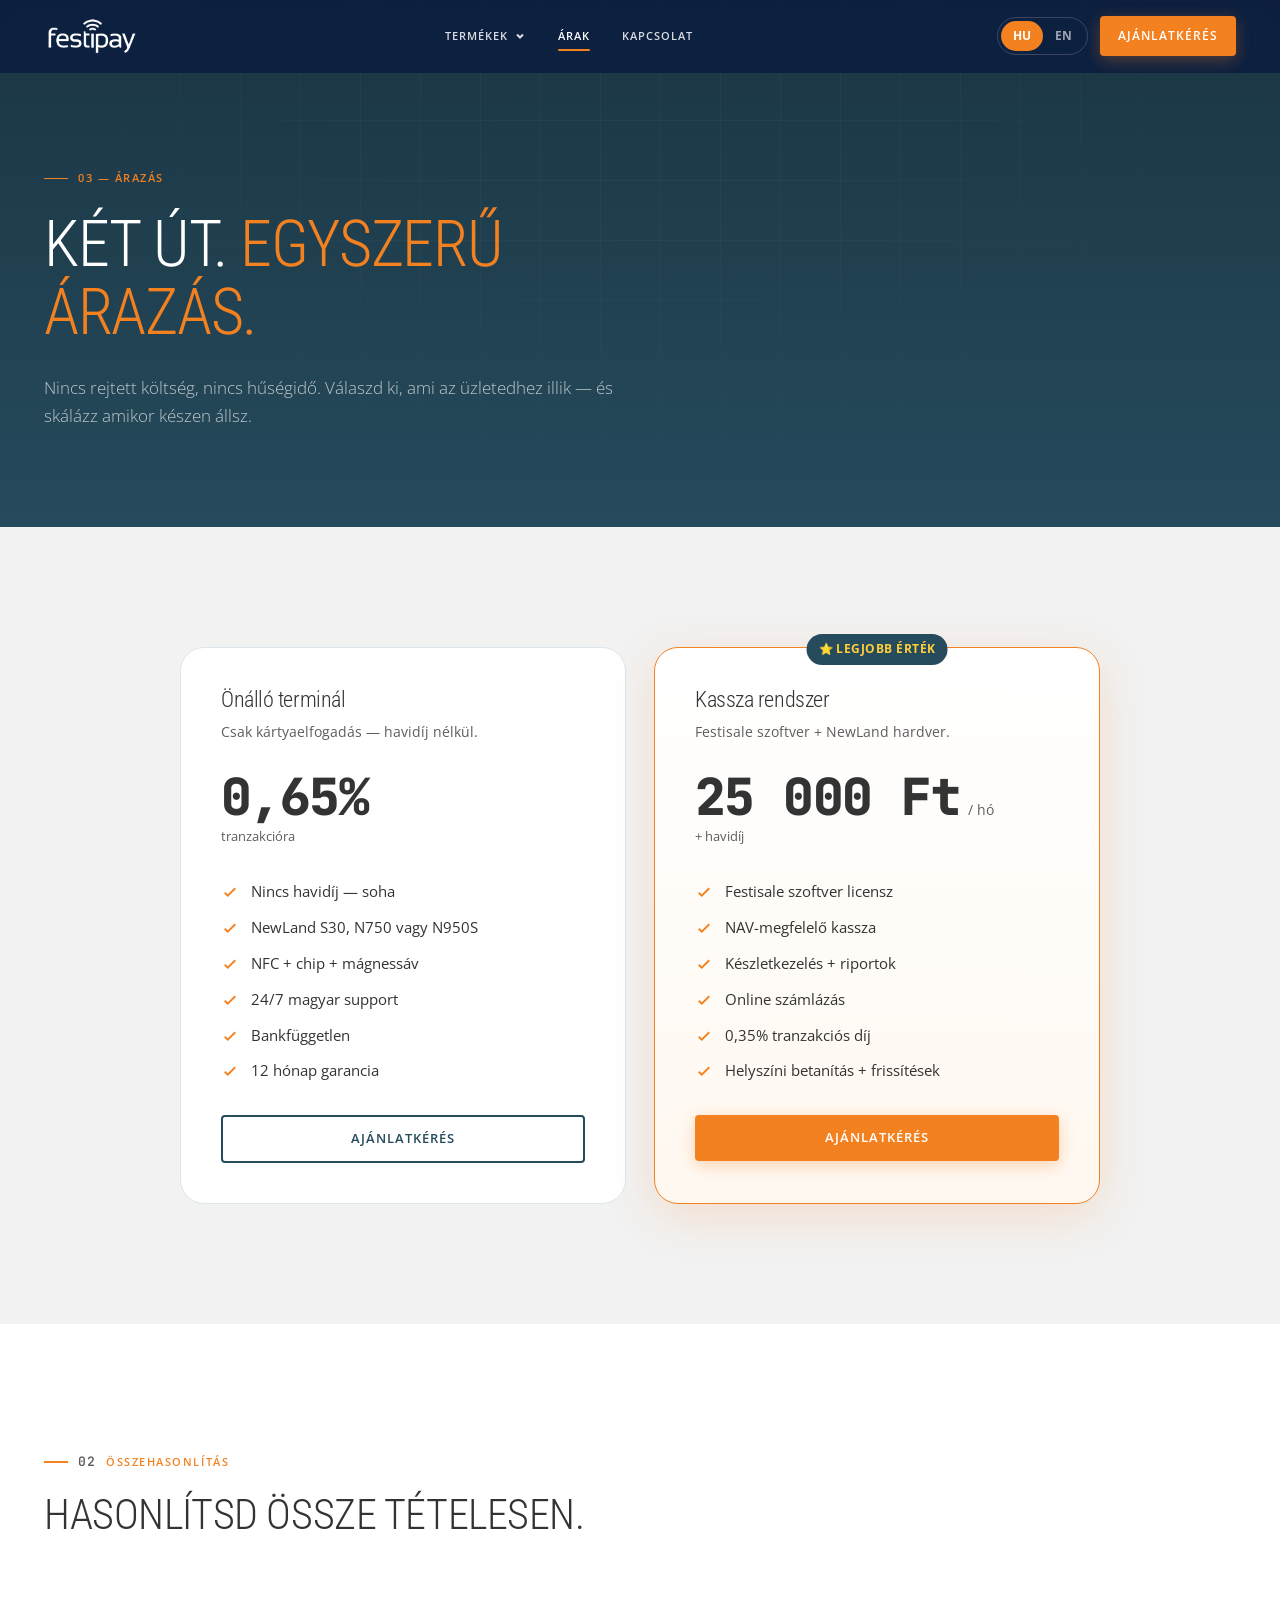
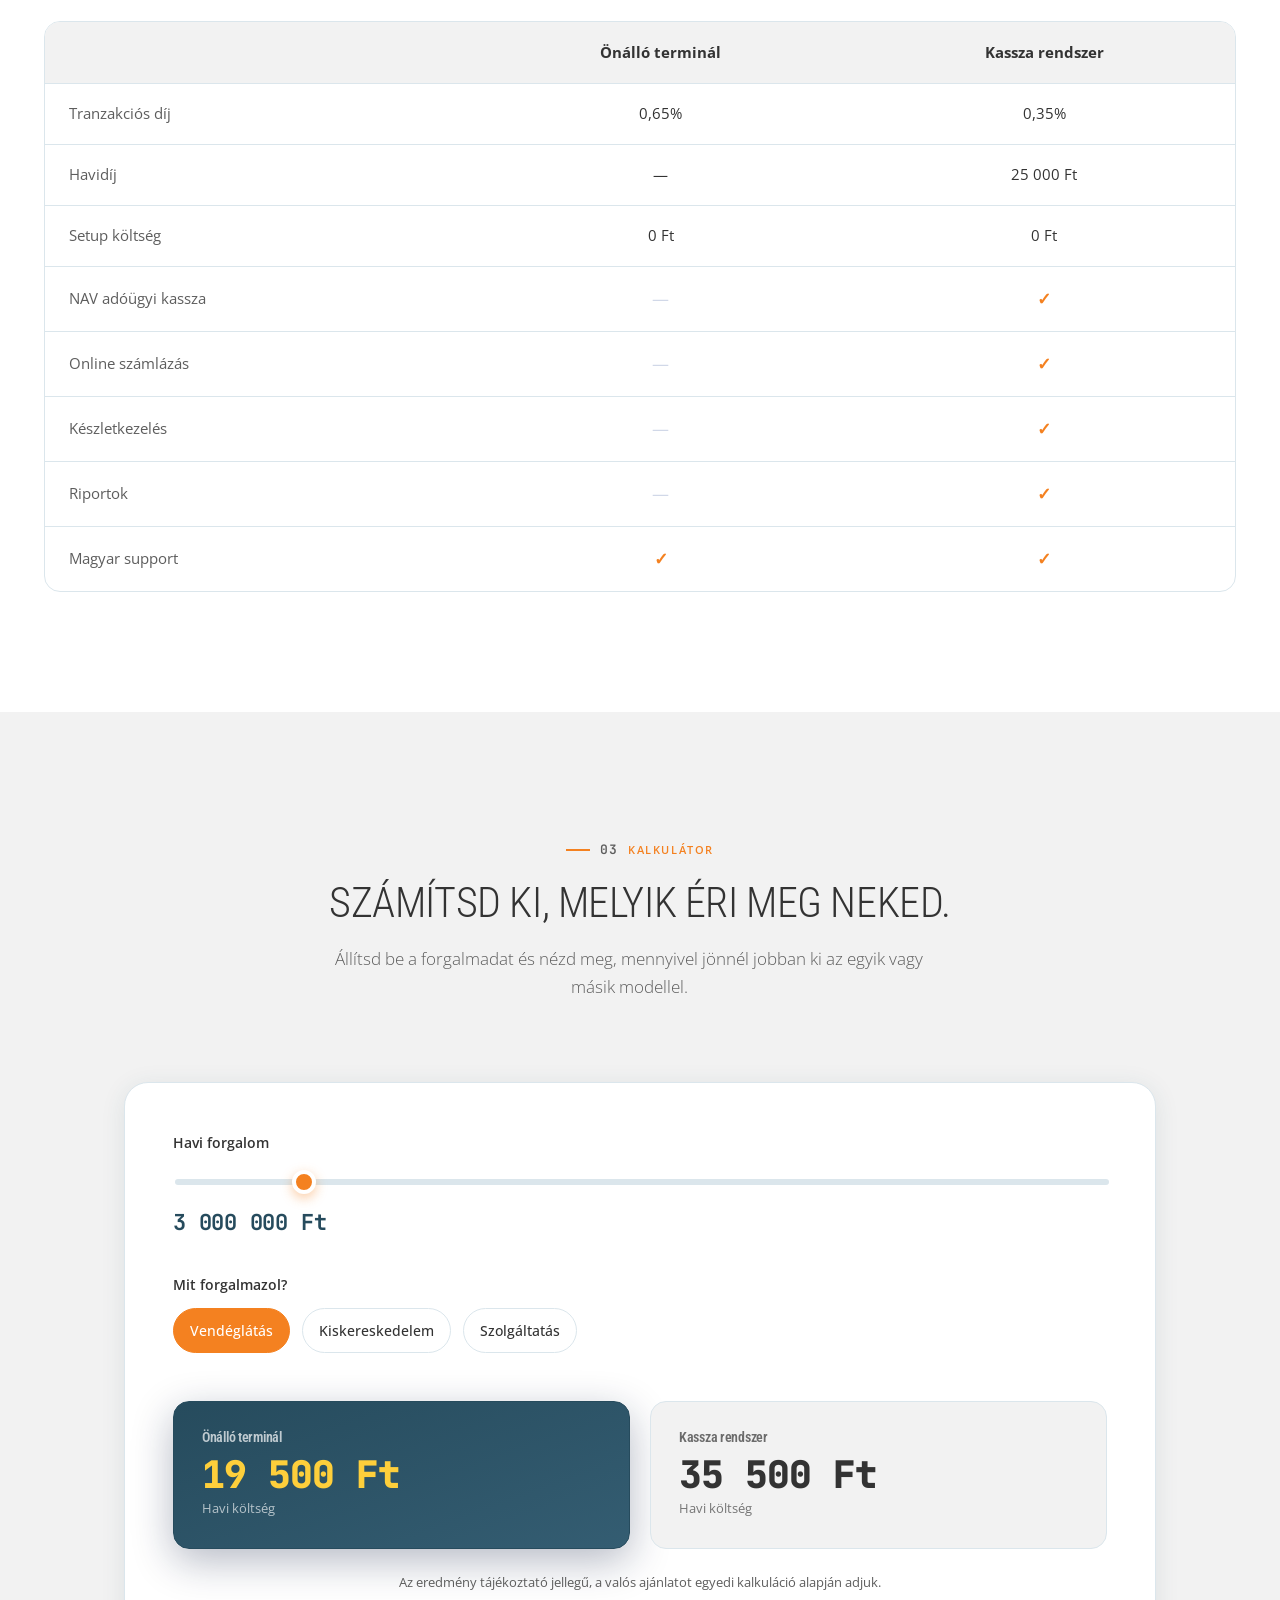
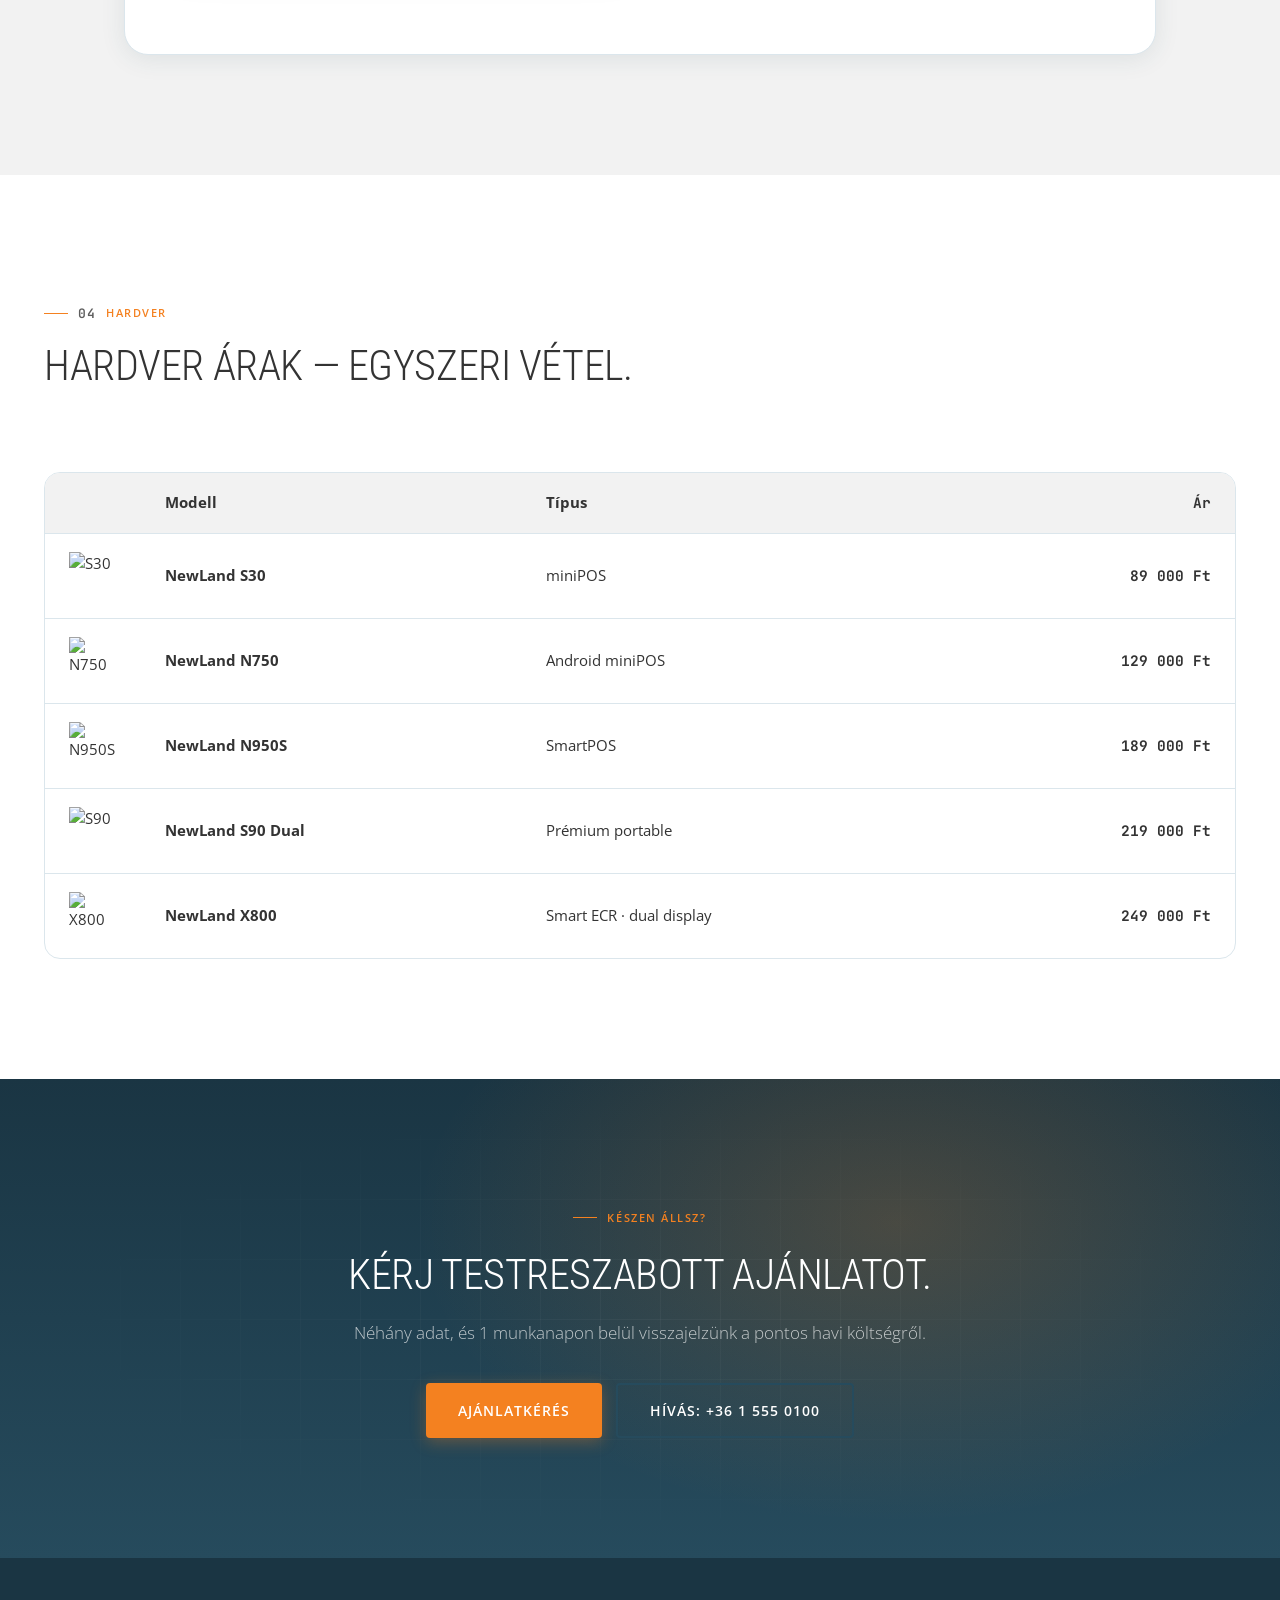
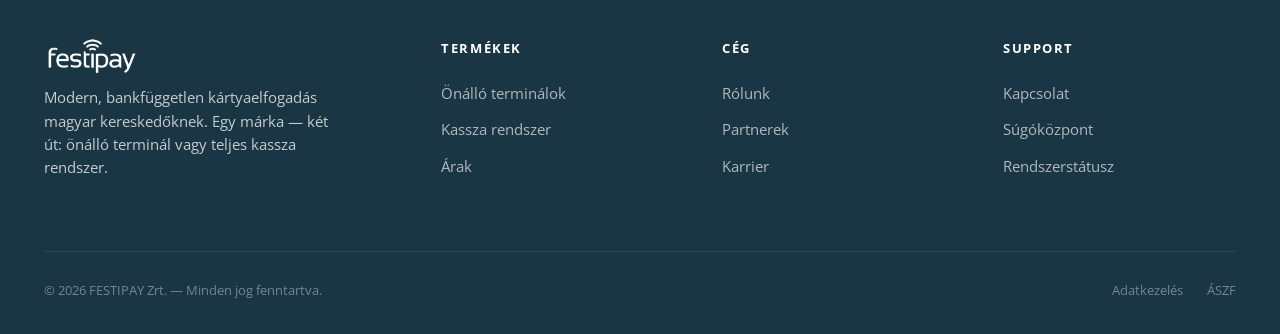
==== arak.html @ 7b7e6cd0 "a a" ====
<!DOCTYPE html>
<html lang="hu">
<head>
  <meta charset="UTF-8">
  <meta name="viewport" content="width=device-width, initial-scale=1">
  <title>Árak — FESTISALE | Önálló terminál vs Kassza rendszer</title>
  <meta name="description" content="Átlátható árazás: önálló terminál 0,65% jutalék havidíj nélkül, vagy kassza rendszer 25 000 Ft/hó + 0,35%. Interaktív kalkulátor.">
  <link rel="icon" type="image/png" href="images/favicon.png">
  <link rel="preconnect" href="https://fonts.googleapis.com">
  <link rel="preconnect" href="https://fonts.gstatic.com" crossorigin>
  <link href="https://fonts.googleapis.com/css2?family=Roboto+Condensed:wght@300;400;700&family=Open+Sans:wght@300;400;600;700&family=JetBrains+Mono:wght@500;600;700&display=swap" rel="stylesheet">
  <link rel="stylesheet" href="style.css">
</head>
<body>

  <nav class="nav">
    <div class="nav-inner">
      <a href="index.html" class="nav-logo"><img src="images/festipay-logo-white.png" alt="Festipay" class="nav-logo-img"></a>
      <div class="nav-links">
        <div class="nav-dropdown">
          <button class="nav-link"><span data-i18n="nav.products">Termékek</span>
            <svg class="nav-dropdown-chev" viewBox="0 0 12 12" fill="none" stroke="currentColor" stroke-width="2"><path d="M3 4.5l3 3 3-3"/></svg>
          </button>
          <div class="nav-dropdown-menu">
            <a href="terminalok.html" class="nav-dropdown-item"><strong data-i18n="nav.standalone">Önálló terminálok</strong><span data-i18n="nav.standalone_sub">NewLand S30 · N750 · N950S</span></a>
            <a href="kassza.html" class="nav-dropdown-item"><strong data-i18n="nav.kassza">Kassza rendszer</strong><span data-i18n="nav.kassza_sub">Festisale + X800 · S90</span></a>
          </div>
        </div>
        <a href="arak.html" class="nav-link active" data-i18n="nav.pricing">Árak</a>
        <a href="kapcsolat.html" class="nav-link" data-i18n="nav.contact">Kapcsolat</a>
      </div>
      <div class="nav-cta-group">
        <div class="lang-toggle">
          <button class="lang-btn active" data-lang="hu">HU</button>
          <button class="lang-btn" data-lang="en">EN</button>
        </div>
        <a href="kapcsolat.html" class="btn btn-primary btn-sm" data-i18n="nav.cta">Ajánlatkérés</a>
        <button class="nav-burger" aria-label="Open menu"><svg viewBox="0 0 24 24" fill="none" stroke="currentColor" stroke-width="2"><path d="M3 6h18M3 12h18M3 18h18"/></svg></button>
      </div>
    </div>
  </nav>
  <div class="nav-mobile">
    <a href="terminalok.html" data-i18n="nav.standalone">Önálló terminálok</a>
    <a href="kassza.html" data-i18n="nav.kassza">Kassza rendszer</a>
    <a href="arak.html" data-i18n="nav.pricing">Árak</a>
    <a href="kapcsolat.html" data-i18n="nav.contact">Kapcsolat</a>
  </div>

  <!-- PAGE HERO -->
  <section class="page-hero">
    <div class="container">
      <div class="eyebrow reveal in"><span data-i18n="arak.eyebrow">03 — Árazás</span></div>
      <h1 class="h-display reveal in">
        <span data-i18n="arak.h1_a">Két út.</span>
        <span class="accent" data-i18n="arak.h1_b">Egyszerű árazás.</span>
      </h1>
      <p class="lead reveal in" style="margin-top: 28px" data-i18n="arak.lead">Nincs rejtett költség, nincs hűségidő. Válaszd ki, ami az üzletedhez illik — és skálázz amikor készen állsz.</p>
    </div>
  </section>

  <!-- ============ PRICING CARDS ============ -->
  <section class="section-pad bg-light">
    <div class="container">
      <div class="pricing-grid reveal-stagger">
        <div class="pricing-card">
          <h3 data-i18n="arak.standalone.t">Önálló terminál</h3>
          <p class="sub" data-i18n="arak.standalone.sub">Csak kártyaelfogadás — havidíj nélkül.</p>
          <div class="price">
            <span class="amt">0,65%</span>
          </div>
          <div class="price-note" data-i18n="arak.standalone.per">tranzakcióra</div>
          <ul class="price-list">
            <li><svg viewBox="0 0 24 24" fill="none" stroke="currentColor" stroke-width="2.5"><path d="M5 13l4 4L19 7"/></svg> <span data-i18n="arak.standalone.l1">Nincs havidíj — soha</span></li>
            <li><svg viewBox="0 0 24 24" fill="none" stroke="currentColor" stroke-width="2.5"><path d="M5 13l4 4L19 7"/></svg> <span data-i18n="arak.standalone.l2">NewLand S30, N750 vagy N950S</span></li>
            <li><svg viewBox="0 0 24 24" fill="none" stroke="currentColor" stroke-width="2.5"><path d="M5 13l4 4L19 7"/></svg> <span data-i18n="arak.standalone.l3">NFC + chip + mágnessáv</span></li>
            <li><svg viewBox="0 0 24 24" fill="none" stroke="currentColor" stroke-width="2.5"><path d="M5 13l4 4L19 7"/></svg> <span data-i18n="arak.standalone.l4">24/7 magyar support</span></li>
            <li><svg viewBox="0 0 24 24" fill="none" stroke="currentColor" stroke-width="2.5"><path d="M5 13l4 4L19 7"/></svg> <span data-i18n="arak.standalone.l5">Bankfüggetlen</span></li>
            <li><svg viewBox="0 0 24 24" fill="none" stroke="currentColor" stroke-width="2.5"><path d="M5 13l4 4L19 7"/></svg> <span data-i18n="arak.standalone.l6">12 hónap garancia</span></li>
          </ul>
          <a href="kapcsolat.html" class="btn btn-outline" data-i18n="cta.quote">Ajánlatkérés</a>
        </div>

        <div class="pricing-card featured">
          <span class="badge-featured" data-i18n="arak.kassza.badge">⭐ Legjobb érték</span>
          <h3 data-i18n="arak.kassza.t">Kassza rendszer</h3>
          <p class="sub" data-i18n="arak.kassza.sub">Festisale szoftver + NewLand hardver.</p>
          <div class="price">
            <span class="amt">25 000 Ft</span>
            <span class="per">/ hó</span>
          </div>
          <div class="price-note" data-i18n="arak.kassza.per">+ havidíj</div>
          <ul class="price-list">
            <li><svg viewBox="0 0 24 24" fill="none" stroke="currentColor" stroke-width="2.5"><path d="M5 13l4 4L19 7"/></svg> <span data-i18n="arak.kassza.l1">Festisale szoftver licensz</span></li>
            <li><svg viewBox="0 0 24 24" fill="none" stroke="currentColor" stroke-width="2.5"><path d="M5 13l4 4L19 7"/></svg> <span data-i18n="arak.kassza.l2">NAV-megfelelő kassza</span></li>
            <li><svg viewBox="0 0 24 24" fill="none" stroke="currentColor" stroke-width="2.5"><path d="M5 13l4 4L19 7"/></svg> <span data-i18n="arak.kassza.l3">Készletkezelés + riportok</span></li>
            <li><svg viewBox="0 0 24 24" fill="none" stroke="currentColor" stroke-width="2.5"><path d="M5 13l4 4L19 7"/></svg> <span data-i18n="arak.kassza.l4">Online számlázás</span></li>
            <li><svg viewBox="0 0 24 24" fill="none" stroke="currentColor" stroke-width="2.5"><path d="M5 13l4 4L19 7"/></svg> <span data-i18n="arak.kassza.l5">0,35% tranzakciós díj</span></li>
            <li><svg viewBox="0 0 24 24" fill="none" stroke="currentColor" stroke-width="2.5"><path d="M5 13l4 4L19 7"/></svg> <span data-i18n="arak.kassza.l6">Helyszíni betanítás + frissítések</span></li>
          </ul>
          <a href="kapcsolat.html" class="btn btn-primary" data-i18n="cta.quote">Ajánlatkérés</a>
        </div>
      </div>
    </div>
  </section>

  <!-- ============ COMPARE ============ -->
  <section class="section-pad bg-white">
    <div class="container">
      <div class="sec-head reveal">
        <div class="sec-head-left">
          <div class="eyebrow"><span class="section-number">02</span> <span>Összehasonlítás</span></div>
          <h2 class="h2" data-i18n="compare.title2">Hasonlítsd össze tételesen.</h2>
        </div>
      </div>

      <div class="reveal">
        <table class="compare-table">
          <thead>
            <tr>
              <th></th>
              <th data-i18n="arak.standalone.t">Önálló terminál</th>
              <th data-i18n="arak.kassza.t">Kassza rendszer</th>
            </tr>
          </thead>
          <tbody>
            <tr><td data-i18n="arak.compare.fee">Tranzakciós díj</td><td>0,65%</td><td>0,35%</td></tr>
            <tr><td data-i18n="arak.compare.monthly">Havidíj</td><td>—</td><td>25 000 Ft</td></tr>
            <tr><td data-i18n="arak.compare.setup">Setup költség</td><td>0 Ft</td><td>0 Ft</td></tr>
            <tr><td data-i18n="arak.compare.nav">NAV adóügyi kassza</td><td class="cross">—</td><td class="check">✓</td></tr>
            <tr><td data-i18n="arak.compare.inv">Online számlázás</td><td class="cross">—</td><td class="check">✓</td></tr>
            <tr><td data-i18n="arak.compare.inv_t">Készletkezelés</td><td class="cross">—</td><td class="check">✓</td></tr>
            <tr><td data-i18n="arak.compare.report">Riportok</td><td class="cross">—</td><td class="check">✓</td></tr>
            <tr><td data-i18n="arak.compare.support">Magyar support</td><td class="check">✓</td><td class="check">✓</td></tr>
          </tbody>
        </table>
      </div>
    </div>
  </section>

  <!-- ============ CALCULATOR ============ -->
  <section class="section-pad bg-light">
    <div class="container container-narrow">
      <div class="sec-head reveal" style="justify-content: center; text-align: center">
        <div class="sec-head-left">
          <div class="eyebrow" style="justify-content: center"><span class="section-number">03</span> <span>Kalkulátor</span></div>
          <h2 class="h2" data-i18n="calc.title">Számítsd ki, melyik éri meg neked.</h2>
          <p class="lead" data-i18n="calc.lead">Állítsd be a forgalmadat és nézd meg, mennyivel jönnél jobban ki az egyik vagy másik modellel.</p>
        </div>
      </div>

      <div class="calc reveal" id="calc">
        <div class="calc-controls">
          <div class="calc-field">
            <label data-i18n="calc.turnover">Havi forgalom</label>
            <input type="range" id="calc-turnover" class="calc-slider" min="500000" max="20000000" step="100000" value="3000000">
            <div class="calc-value" id="calc-turnover-value">3 000 000 Ft</div>
          </div>

          <div class="calc-field">
            <label data-i18n="calc.segment">Mit forgalmazol?</label>
            <div class="calc-radio">
              <label><input type="radio" name="seg" value="hospo" checked><span data-i18n="calc.seg1">Vendéglátás</span></label>
              <label><input type="radio" name="seg" value="retail"><span data-i18n="calc.seg2">Kiskereskedelem</span></label>
              <label><input type="radio" name="seg" value="service"><span data-i18n="calc.seg3">Szolgáltatás</span></label>
            </div>
          </div>
        </div>

        <div class="calc-results">
          <div class="calc-result">
            <h4 data-i18n="calc.r1.t">Önálló terminál</h4>
            <div class="big" id="calc-r1">19 500 Ft</div>
            <div class="small" data-i18n="calc.cost">Havi költség</div>
          </div>
          <div class="calc-result">
            <h4 data-i18n="calc.r2.t">Kassza rendszer</h4>
            <div class="big" id="calc-r2">35 500 Ft</div>
            <div class="small" data-i18n="calc.cost">Havi költség</div>
          </div>
        </div>

        <p style="font-size: 12.5px; color: var(--color-gray); margin-top: 24px; text-align: center" data-i18n="calc.note">Az eredmény tájékoztató jellegű, a valós ajánlatot egyedi kalkuláció alapján adjuk.</p>
      </div>
    </div>
  </section>

  <!-- ============ HARDWARE TABLE ============ -->
  <section class="section-pad bg-white">
    <div class="container">
      <div class="sec-head reveal">
        <div class="sec-head-left">
          <div class="eyebrow"><span class="section-number">04</span> <span>Hardver</span></div>
          <h2 class="h2" data-i18n="hw.title">Hardver árak — egyszeri vétel.</h2>
        </div>
      </div>

      <div class="reveal">
        <table class="hw-table">
          <thead>
            <tr>
              <th></th>
              <th data-i18n="hw.col1">Modell</th>
              <th data-i18n="hw.col2">Típus</th>
              <th class="hw-price" data-i18n="hw.col3">Ár</th>
            </tr>
          </thead>
          <tbody>
            <tr>
              <td class="hw-img"><img src="https://newlandwebsite.oss-us-east-1.aliyuncs.com/uploads/images/202511/01a5e8d3c271663bbd4b840c916102c7.png" alt="S30"></td>
              <td><strong>NewLand S30</strong></td>
              <td>miniPOS</td>
              <td class="hw-price">89 000 Ft</td>
            </tr>
            <tr>
              <td class="hw-img"><img src="https://newlandwebsite.oss-us-east-1.aliyuncs.com/uploads/images/202505/fa574e89eb28f24b46f828500aea4844.png" alt="N750"></td>
              <td><strong>NewLand N750</strong></td>
              <td>Android miniPOS</td>
              <td class="hw-price">129 000 Ft</td>
            </tr>
            <tr>
              <td class="hw-img"><img src="https://newlandwebsite.oss-us-east-1.aliyuncs.com/uploads/images/202505/899a10c907e48c1782456b548c11c188.png" alt="N950S"></td>
              <td><strong>NewLand N950S</strong></td>
              <td>SmartPOS</td>
              <td class="hw-price">189 000 Ft</td>
            </tr>
            <tr>
              <td class="hw-img"><img src="https://newlandwebsite.oss-us-east-1.aliyuncs.com/uploads/images/202511/f860396529bdf40c9ce5fc5e056dd986.png" alt="S90"></td>
              <td><strong>NewLand S90 Dual</strong></td>
              <td>Prémium portable</td>
              <td class="hw-price">219 000 Ft</td>
            </tr>
            <tr>
              <td class="hw-img"><img src="https://newlandwebsite.oss-us-east-1.aliyuncs.com/uploads/images/202505/e03260bdd63a6452f6b327e0a498686c.png" alt="X800"></td>
              <td><strong>NewLand X800</strong></td>
              <td>Smart ECR · dual display</td>
              <td class="hw-price">249 000 Ft</td>
            </tr>
          </tbody>
        </table>
      </div>
    </div>
  </section>

  <!-- ============ CTA ============ -->
  <section class="cta-section">
    <div class="container">
      <div class="eyebrow reveal" style="justify-content: center"><span data-i18n="finalcta.eyebrow">Készen állsz?</span></div>
      <h2 class="h2 reveal">Kérj testreszabott ajánlatot.</h2>
      <p class="lead reveal">Néhány adat, és 1 munkanapon belül visszajelzünk a pontos havi költségről.</p>
      <div class="btn-group reveal">
        <a href="kapcsolat.html" class="btn btn-primary btn-lg" data-i18n="cta.quote">Ajánlatkérés</a>
        <a href="tel:+3615550100" class="btn btn-outline-light btn-lg" data-i18n="finalcta.btn_call">Hívás: +36 1 555 0100</a>
      </div>
    </div>
  </section>

  <footer class="footer">
    <div class="container">
      <div class="footer-grid">
        <div class="footer-brand">
          <div class="nav-logo" style="color:#fff"><img src="images/festipay-logo-white.png" alt="Festipay" class="nav-logo-img"></div>
          <p data-i18n="footer.tagline">Modern, bankfüggetlen kártyaelfogadás magyar kereskedőknek.</p>
        </div>
        <div><h5 data-i18n="footer.products">Termékek</h5><ul>
          <li><a href="terminalok.html" data-i18n="nav.standalone">Önálló terminálok</a></li>
          <li><a href="kassza.html" data-i18n="nav.kassza">Kassza rendszer</a></li>
          <li><a href="arak.html" data-i18n="nav.pricing">Árak</a></li>
        </ul></div>
        <div><h5 data-i18n="footer.company">Cég</h5><ul>
          <li><a href="#" data-i18n="footer.about">Rólunk</a></li>
          <li><a href="#" data-i18n="footer.partners">Partnerek</a></li>
          <li><a href="#" data-i18n="footer.careers">Karrier</a></li>
        </ul></div>
        <div><h5 data-i18n="footer.support">Support</h5><ul>
          <li><a href="kapcsolat.html" data-i18n="nav.contact">Kapcsolat</a></li>
          <li><a href="#" data-i18n="footer.help">Súgóközpont</a></li>
          <li><a href="#" data-i18n="footer.status">Rendszerstátusz</a></li>
        </ul></div>
      </div>
      <div class="footer-bottom">
        <div data-i18n="footer.copy">© 2026 FESTIPAY Zrt. — Minden jog fenntartva.</div>
        <div style="display:flex;gap:24px"><a href="#" data-i18n="footer.privacy">Adatkezelés</a><a href="#" data-i18n="footer.terms">ÁSZF</a></div>
      </div>
    </div>
  </footer>

  <script src="js/lang.js"></script>
  <script src="js/main.js"></script>
</body>
</html>
---- style.css ----
/* ============================================================
   FESTISALE — Design Tokens & Base Styles
   Brand: FESTIPAY / FESTISALE  ·  Framework: Eloqwnt-inspired
   ============================================================ */

:root {
  --color-navy: #264B5D;
  --color-navy-mid: #345D72;
  --color-navy-deep: #1A3543;
  --color-orange: #F48120;
  --color-orange-dark: #D86A10;
  --color-orange-light: #FBA94D;
  --color-green: #F48120;
  --color-green-dark: #D86A10;
  --color-green-light: #FBA94D;
  /* Legacy aliases pointing to FestiPay orange */
  --color-light-bg: #F2F2F2;
  --color-border: #DBE6EC;
  --color-border-dark: rgba(255,255,255,.08);
  --color-gray: #5D5D5D;
  --color-gray-soft: #999999;
  --color-text: #333333;
  --color-white: #FFFFFF;

  --shadow-sm: 0 4px 24px rgba(38,75,93,.10);
  --shadow-md: 0 8px 32px rgba(38,75,93,.14);
  --shadow-lg: 0 12px 48px rgba(38,75,93,.18);
  --shadow-glow: 0 0 80px rgba(244,129,32,.35);

  --color-gold: #FECF3B;
  --color-yellow: #FFCA18;
  --color-info-blue: #0097C6;
  --color-form-bg: #EFEFEF;

  --radius: 16px;
  --radius-sm: 10px;
  --radius-lg: 24px;
  --radius-pill: 999px;

  --container: 1240px;
  --container-narrow: 1080px;

  --ease: cubic-bezier(.22, 1, .36, 1);
  --ease-out: cubic-bezier(.16, 1, .3, 1);

  --font-sans: 'Open Sans', 'Inter', -apple-system, BlinkMacSystemFont, 'Segoe UI', sans-serif;
  --font-display: 'Roboto Condensed', 'Inter', sans-serif;
  --font-mono: 'JetBrains Mono', ui-monospace, SFMono-Regular, monospace;
}

/* ============================ Reset ============================ */
*,
*::before,
*::after { box-sizing: border-box; }

html { scroll-behavior: smooth; -webkit-text-size-adjust: 100%; }

body {
  margin: 0;
  font-family: var(--font-sans);
  font-size: 16px;
  line-height: 1.65;
  color: var(--color-text);
  background: var(--color-white);
  -webkit-font-smoothing: antialiased;
  -moz-osx-font-smoothing: grayscale;
  overflow-x: hidden;
}

img, svg, video { display: block; max-width: 100%; height: auto; }
button { font: inherit; cursor: pointer; border: none; background: none; color: inherit; }
a { color: inherit; text-decoration: none; transition: color .2s var(--ease); }
ul, ol { margin: 0; padding: 0; list-style: none; }
input, select, textarea { font: inherit; color: inherit; }

::selection { background: var(--color-orange); color: var(--color-white); }

/* ============================ Layout ============================ */
.container {
  width: 100%;
  max-width: var(--container);
  margin: 0 auto;
  padding: 0 24px;
}

.container-narrow {
  width: 100%;
  max-width: var(--container-narrow);
  margin: 0 auto;
  padding: 0 24px;
}

section { position: relative; }

.section-pad { padding: 120px 0; }
.section-pad-sm { padding: 80px 0; }

.bg-navy { background: var(--color-navy); color: var(--color-white); }
.bg-navy-deep { background: var(--color-navy-deep); color: var(--color-white); }
.bg-light { background: var(--color-light-bg); }
.bg-white { background: var(--color-white); }

/* ============================ Typography ============================ */
h1, h2, h3, h4 { margin: 0; font-weight: 300; letter-spacing: -.02em; line-height: 1.1; font-family: var(--font-display); }

.h-display {
  font-size: clamp(38px, 5.5vw, 64px);
  font-weight: 300;
  letter-spacing: -.02em;
  line-height: 1.05;
  font-family: var(--font-display);
  text-transform: uppercase;
}

.h1 { font-size: clamp(34px, 4.5vw, 48px); font-weight: 300; letter-spacing: -.02em; line-height: 1.1; font-family: var(--font-display); text-transform: uppercase; }
.h2 { font-size: clamp(28px, 3.5vw, 42px); font-weight: 300; letter-spacing: -.01em; line-height: 1.15; font-family: var(--font-display); text-transform: uppercase; }
.h3 { font-size: clamp(20px, 2vw, 26px); font-weight: 400; letter-spacing: -.01em; line-height: 1.25; font-family: var(--font-display); text-transform: uppercase; }
.h4 { font-size: 18px; font-weight: 400; letter-spacing: -.005em; font-family: var(--font-display); text-transform: uppercase; }

.lead {
  font-size: clamp(15px, 1.3vw, 18px);
  line-height: 1.7;
  color: var(--color-gray);
  font-weight: 300;
  max-width: 60ch;
  font-family: var(--font-sans);
}

.bg-navy .lead, .bg-navy-deep .lead { color: var(--color-gray-soft); }

.accent { color: var(--color-orange); }
.accent-light { color: var(--color-orange-light); }

.eyebrow {
  display: inline-flex;
  align-items: center;
  gap: 10px;
  font-size: 11px;
  font-weight: 600;
  text-transform: uppercase;
  letter-spacing: .14em;
  color: var(--color-orange);
  font-family: var(--font-sans);
}

.eyebrow::before {
  content: '';
  width: 24px;
  height: 1.5px;
  background: currentColor;
}

.section-number {
  font-family: var(--font-mono);
  font-size: 13px;
  font-weight: 600;
  color: var(--color-gray);
  letter-spacing: .08em;
}

.section-title {
  font-family: var(--font-display);
  font-size: 11px;
  font-weight: 700;
  letter-spacing: 3px;
  text-transform: uppercase;
  color: var(--color-orange);
  margin-bottom: 32px;
  padding-bottom: 10px;
  border-bottom: 1px solid var(--color-border);
}

.mono { font-family: var(--font-mono); }

/* ============================ Navigation ============================ */
.nav {
  position: fixed;
  top: 0; left: 0; right: 0;
  z-index: 1000;
  background: rgba(13, 27, 62, .82);
  backdrop-filter: blur(16px) saturate(150%);
  -webkit-backdrop-filter: blur(16px) saturate(150%);
  border-bottom: 1px solid transparent;
  transition: background .3s var(--ease), border-color .3s var(--ease);
}

.nav.scrolled {
  background: rgba(13, 27, 62, .96);
  border-bottom-color: var(--color-border-dark);
}

.nav-inner {
  display: flex;
  align-items: center;
  justify-content: space-between;
  height: 72px;
  max-width: var(--container);
  margin: 0 auto;
  padding: 0 24px;
  color: var(--color-white);
}

.nav-logo {
  display: flex;
  align-items: center;
  gap: 10px;
  font-size: 20px;
  font-weight: 900;
  letter-spacing: -.02em;
  color: var(--color-white);
}

.nav-logo-img {
  height: 36px;
  width: auto;
  display: block;
}

.nav-logo-mark {
  width: 32px;
  height: 32px;
  border-radius: 8px;
  background: var(--color-orange);
  display: grid;
  place-items: center;
  color: var(--color-white);
  font-weight: 900;
  font-size: 16px;
  letter-spacing: 0;
}

.nav-logo span:last-child { color: var(--color-white); }
.nav-logo .accent { color: var(--color-orange); }

.nav-links {
  display: flex;
  align-items: center;
  gap: 4px;
}

.nav-link {
  display: inline-flex;
  align-items: center;
  gap: 6px;
  padding: 8px 14px;
  border-radius: 8px;
  font-size: 11px;
  font-weight: 600;
  letter-spacing: 1px;
  text-transform: uppercase;
  color: rgba(255,255,255,.85);
  position: relative;
  transition: background .2s var(--ease), color .2s var(--ease);
  font-family: var(--font-sans);
}

.nav-link:hover { background: rgba(255,255,255,.08); color: var(--color-white); }
.nav-link.active { color: var(--color-white); }
.nav-link.active::after {
  content: '';
  position: absolute;
  left: 14px; right: 14px;
  bottom: 2px;
  height: 2px;
  background: var(--color-orange);
  border-radius: 1px;
}

.nav-dropdown { position: relative; }
.nav-dropdown-chev {
  width: 12px;
  height: 12px;
  transition: transform .25s var(--ease);
}
.nav-dropdown:hover .nav-dropdown-chev { transform: rotate(180deg); }

.nav-dropdown-menu {
  position: absolute;
  top: calc(100% + 8px);
  left: 0;
  min-width: 260px;
  background: rgba(20, 35, 70, .96);
  backdrop-filter: blur(20px);
  border: 1px solid var(--color-border-dark);
  border-radius: var(--radius);
  padding: 8px;
  box-shadow: var(--shadow-lg);
  opacity: 0;
  visibility: hidden;
  transform: translateY(-6px);
  transition: opacity .2s var(--ease), transform .2s var(--ease), visibility .2s;
}

.nav-dropdown:hover .nav-dropdown-menu,
.nav-dropdown:focus-within .nav-dropdown-menu {
  opacity: 1;
  visibility: visible;
  transform: translateY(0);
}

.nav-dropdown-item {
  display: block;
  padding: 12px 14px;
  border-radius: 10px;
  color: rgba(255,255,255,.85);
  transition: background .2s var(--ease);
}
.nav-dropdown-item:hover { background: rgba(244,129,32,.14); color: var(--color-white); }
.nav-dropdown-item strong { display: block; font-weight: 600; color: var(--color-white); margin-bottom: 2px; font-size: 14.5px; }
.nav-dropdown-item span { display: block; font-size: 12.5px; color: rgba(255,255,255,.55); }

.nav-cta-group {
  display: flex;
  align-items: center;
  gap: 12px;
}

.lang-toggle {
  display: inline-flex;
  align-items: center;
  border: 1px solid rgba(255,255,255,.18);
  border-radius: var(--radius-pill);
  padding: 3px;
  font-size: 12px;
  font-weight: 700;
  letter-spacing: .04em;
}

.lang-btn {
  padding: 5px 12px;
  border-radius: var(--radius-pill);
  color: rgba(255,255,255,.6);
  transition: background .2s var(--ease), color .2s var(--ease);
}

.lang-btn.active {
  background: var(--color-orange);
  color: var(--color-white);
}

.nav-burger {
  display: none;
  width: 40px;
  height: 40px;
  border-radius: 10px;
  background: rgba(255,255,255,.08);
}
.nav-burger svg { margin: auto; width: 18px; height: 18px; }

.nav-mobile {
  position: fixed;
  inset: 0;
  background: var(--color-navy-deep);
  z-index: 999;
  padding: 96px 32px 48px;
  opacity: 0;
  visibility: hidden;
  transition: opacity .3s var(--ease), visibility .3s;
}
.nav-mobile.open { opacity: 1; visibility: visible; }
.nav-mobile a {
  display: block;
  padding: 16px 0;
  font-size: 22px;
  font-weight: 700;
  color: var(--color-white);
  border-bottom: 1px solid var(--color-border-dark);
}
.nav-mobile a:hover { color: var(--color-orange); }

/* ============================ Buttons ============================ */
.btn {
  display: inline-flex;
  align-items: center;
  justify-content: center;
  gap: 8px;
  padding: 12px 28px;
  border-radius: 4px;
  font-size: 13px;
  font-weight: 600;
  letter-spacing: 1px;
  text-transform: uppercase;
  white-space: nowrap;
  transition: transform .2s var(--ease), background .2s var(--ease), box-shadow .2s var(--ease), border-color .2s var(--ease);
  cursor: pointer;
  font-family: var(--font-sans);
}

.btn svg { width: 16px; height: 16px; transition: transform .2s var(--ease); }
.btn:hover svg { transform: translateX(2px); }

.btn-primary {
  background: var(--color-orange);
  color: var(--color-white);
  box-shadow: 0 4px 16px rgba(244,129,32,.32);
  border-radius: 4px;
  font-family: var(--font-sans);
  font-size: 13px;
  font-weight: 600;
  letter-spacing: 1px;
  text-transform: uppercase;
  padding: 12px 28px;
}
.btn-primary:hover {
  background: var(--color-orange-light);
  transform: translateY(-2px);
  box-shadow: 0 8px 24px rgba(244,129,32,.45);
}

.btn-outline-light {
  background: transparent;
  color: var(--color-white);
  border: 2px solid var(--color-navy);
  border-radius: 4px;
  font-family: var(--font-sans);
  font-size: 13px;
  font-weight: 600;
  letter-spacing: 1px;
  text-transform: uppercase;
  padding: 11px 28px;
}
.btn-outline-light:hover {
  background: rgba(255,255,255,.08);
  border-color: rgba(255,255,255,.55);
  transform: translateY(-2px);
}

.btn-outline {
  background: transparent;
  color: var(--color-navy);
  border: 2px solid var(--color-navy);
  border-radius: 4px;
  font-family: var(--font-sans);
  font-size: 13px;
  font-weight: 600;
  letter-spacing: 1px;
  text-transform: uppercase;
  padding: 11px 28px;
}
.btn-outline:hover {
  border-color: var(--color-orange);
  background: var(--color-light-bg);
  color: var(--color-orange);
  transform: translateY(-2px);
}

.btn-ghost {
  background: transparent;
  color: var(--color-text);
  padding: 12px 14px;
}
.btn-ghost:hover { color: var(--color-orange-dark); }

.btn-sm { padding: 10px 18px; font-size: 12px; }
.btn-lg { padding: 14px 32px; font-size: 14px; }

/* ============================ Chips, tags, badges ============================ */
.chip {
  display: inline-flex;
  align-items: center;
  gap: 8px;
  padding: 7px 14px;
  border-radius: var(--radius-pill);
  font-size: 13px;
  font-weight: 500;
  background: rgba(244,129,32,.10);
  color: var(--color-orange-dark);
  border: 1px solid rgba(244,129,32,.22);
}
.bg-navy .chip, .bg-navy-deep .chip {
  background: rgba(244,129,32,.14);
  color: var(--color-orange-light);
  border-color: rgba(244,129,32,.28);
}

.tag {
  display: inline-block;
  padding: 4px 10px;
  border-radius: 6px;
  font-size: 11px;
  font-weight: 700;
  text-transform: uppercase;
  letter-spacing: .1em;
  background: rgba(244,129,32,.14);
  color: var(--color-orange-dark);
}
.bg-navy .tag, .bg-navy-deep .tag { color: var(--color-orange-light); }

.badge-featured {
  display: inline-flex;
  align-items: center;
  gap: 6px;
  padding: 6px 12px;
  border-radius: var(--radius-pill);
  font-size: 11.5px;
  font-weight: 700;
  letter-spacing: .04em;
  background: var(--color-navy);
  color: var(--color-gold);
  text-transform: uppercase;
}

/* ============================ Hero — Home ============================ */
.hero {
  position: relative;
  min-height: 100vh;
  display: flex;
  align-items: center;
  background: radial-gradient(1100px 700px at 80% 20%, rgba(244,129,32,.22), transparent 60%),
              radial-gradient(900px 600px at 10% 90%, rgba(26,50,104,.7), transparent 65%),
              linear-gradient(180deg, var(--color-navy-deep) 0%, var(--color-navy) 100%);
  color: var(--color-white);
  overflow: hidden;
  padding: 140px 0 100px;
}

.hero::before {
  content: '';
  position: absolute;
  inset: 0;
  background-image:
    linear-gradient(rgba(255,255,255,.03) 1px, transparent 1px),
    linear-gradient(90deg, rgba(255,255,255,.03) 1px, transparent 1px);
  background-size: 60px 60px;
  mask-image: radial-gradient(ellipse at center, black 30%, transparent 75%);
  -webkit-mask-image: radial-gradient(ellipse at center, black 30%, transparent 75%);
  pointer-events: none;
}

.hero-inner {
  display: grid;
  grid-template-columns: 1.05fr .95fr;
  gap: 64px;
  align-items: center;
  position: relative;
  z-index: 2;
}

.hero-tag {
  display: inline-flex;
  align-items: center;
  gap: 10px;
  padding: 8px 16px;
  border-radius: var(--radius-pill);
  background: rgba(244,129,32,.12);
  border: 1px solid rgba(244,129,32,.32);
  color: var(--color-orange-light);
  font-size: 13px;
  font-weight: 500;
  margin-bottom: 28px;
}
.hero-tag .dot { width: 6px; height: 6px; border-radius: 50%; background: var(--color-orange); box-shadow: 0 0 12px var(--color-orange); animation: pulse 2s ease-in-out infinite; }

@keyframes pulse {
  0%, 100% { opacity: 1; transform: scale(1); }
  50% { opacity: .5; transform: scale(1.4); }
}

.hero h1 { margin-bottom: 24px; }
.hero .lead { margin-bottom: 36px; font-size: clamp(17px, 1.4vw, 20px); color: rgba(255,255,255,.72); max-width: 56ch; }

.hero-cta { display: flex; flex-wrap: wrap; gap: 14px; margin-bottom: 48px; }

.hero-meta {
  display: flex;
  gap: 36px;
  flex-wrap: wrap;
}
.hero-meta-item .num { font-family: var(--font-mono); font-size: 28px; font-weight: 700; color: var(--color-white); letter-spacing: -.02em; }
.hero-meta-item .lbl { font-size: 12.5px; color: rgba(255,255,255,.55); margin-top: 2px; letter-spacing: .04em; }

/* Hero terminal stage */
.hero-stage {
  position: relative;
  height: 540px;
}

.hero-term {
  position: absolute;
  filter: drop-shadow(0 40px 80px rgba(0,0,0,.5));
  animation: float 5s ease-in-out infinite;
}
.hero-term img { width: 100%; }

.hero-term.t1 { width: 280px; right: 5%; top: 8%; z-index: 3; animation-delay: 0s; }
.hero-term.t2 { width: 220px; left: 10%; top: 30%; z-index: 2; opacity: .85; animation-delay: .8s; }
.hero-term.t3 { width: 190px; right: 22%; bottom: 6%; z-index: 1; opacity: .7; animation-delay: 1.6s; }

@keyframes float {
  0%, 100% { transform: translateY(0); }
  50% { transform: translateY(-14px); }
}

.hero-glow {
  position: absolute;
  width: 480px;
  height: 480px;
  border-radius: 50%;
  background: radial-gradient(circle, rgba(244,129,32,.35), transparent 65%);
  top: 50%; left: 50%;
  transform: translate(-50%, -50%);
  filter: blur(60px);
  z-index: 0;
}

/* ============================ Stats marquee ============================ */
.marquee {
  background: var(--color-white);
  border-top: 1px solid var(--color-border);
  border-bottom: 1px solid var(--color-border);
  padding: 22px 0;
  overflow: hidden;
  position: relative;
}
.bg-navy + .marquee, .hero + .marquee { border-top: none; }

.marquee-track {
  display: flex;
  gap: 56px;
  white-space: nowrap;
  animation: marquee 40s linear infinite;
  width: max-content;
}

.marquee-item {
  display: inline-flex;
  align-items: center;
  gap: 14px;
  font-size: 15px;
  font-weight: 600;
  color: var(--color-text);
  letter-spacing: -.005em;
}

.marquee-item::before {
  content: '';
  display: inline-block;
  width: 6px; height: 6px;
  border-radius: 50%;
  background: var(--color-orange);
}

@keyframes marquee {
  0% { transform: translateX(0); }
  100% { transform: translateX(-50%); }
}

.marquee:hover .marquee-track { animation-play-state: paused; }

/* ============================ Section header ============================ */
.sec-head {
  display: flex;
  justify-content: space-between;
  align-items: end;
  gap: 48px;
  margin-bottom: 64px;
  flex-wrap: wrap;
}

.sec-head-left { max-width: 720px; }
.sec-head .eyebrow { margin-bottom: 18px; }
.sec-head h2 { margin-bottom: 18px; }

/* ============================ Path cards (Home) ============================ */
.path-grid {
  display: grid;
  grid-template-columns: 1fr 1fr;
  gap: 28px;
}

.path-card {
  position: relative;
  background: var(--color-white);
  border: 1px solid var(--color-border);
  border-radius: var(--radius-lg);
  padding: 40px;
  overflow: hidden;
  transition: transform .3s var(--ease), box-shadow .3s var(--ease), border-color .3s var(--ease);
}
.path-card:hover {
  transform: translateY(-6px);
  box-shadow: var(--shadow-md);
  border-color: rgba(244,129,32,.4);
}

.path-card .num {
  font-family: var(--font-mono);
  font-size: 14px;
  color: var(--color-gray);
  margin-bottom: 24px;
  display: flex;
  justify-content: space-between;
  align-items: center;
}

.path-card .num .arrow {
  width: 36px; height: 36px;
  border-radius: 50%;
  background: var(--color-light-bg);
  display: grid; place-items: center;
  transition: background .25s var(--ease), color .25s var(--ease), transform .25s var(--ease);
}
.path-card:hover .num .arrow {
  background: var(--color-orange);
  color: var(--color-white);
  transform: rotate(-45deg);
}

.path-card h3 { margin-bottom: 12px; }
.path-card p { color: var(--color-gray); margin: 0 0 24px; }

.path-card-img {
  height: 200px;
  border-radius: var(--radius);
  background: linear-gradient(135deg, var(--color-light-bg), #E8EDF7);
  margin-bottom: 28px;
  position: relative;
  overflow: hidden;
  display: grid;
  place-items: center;
}

.path-card-img img { max-height: 180px; width: auto; filter: drop-shadow(0 20px 30px rgba(13,27,62,.25)); transition: transform .4s var(--ease); }
.path-card:hover .path-card-img img { transform: translateY(-8px) scale(1.02); }

.path-card-list { display: flex; flex-wrap: wrap; gap: 8px; }
.path-card-list .tag { background: var(--color-light-bg); color: var(--color-text); border: 1px solid var(--color-border); font-weight: 600; }

/* ============================ Segments grid ============================ */
.segments-grid {
  display: grid;
  grid-template-columns: repeat(4, 1fr);
  gap: 20px;
}

.segment-card {
  background: var(--color-white);
  border: 1px solid var(--color-border);
  border-radius: var(--radius);
  padding: 32px 24px;
  transition: transform .25s var(--ease), border-color .25s var(--ease), box-shadow .25s var(--ease);
}
.segment-card:hover { transform: translateY(-4px); border-color: rgba(244,129,32,.4); box-shadow: var(--shadow-sm); }

.segment-icon {
  width: 52px; height: 52px;
  border-radius: 14px;
  background: linear-gradient(135deg, rgba(244,129,32,.12), rgba(244,129,32,.04));
  display: grid; place-items: center;
  font-size: 26px;
  margin-bottom: 20px;
}

.segment-card h4 { margin-bottom: 8px; font-size: 18px; }
.segment-card p { font-size: 14px; color: var(--color-gray); margin: 0 0 16px; line-height: 1.55; }
.segment-card .meta { font-family: var(--font-mono); font-size: 12px; color: var(--color-orange-dark); font-weight: 600; }

/* ============================ Features grid ============================ */
.features-grid {
  display: grid;
  grid-template-columns: repeat(3, 1fr);
  gap: 28px;
}

.feature-item {
  display: flex;
  gap: 18px;
  align-items: start;
}

.feature-ico {
  flex-shrink: 0;
  width: 44px; height: 44px;
  border-radius: 12px;
  background: var(--color-orange);
  color: var(--color-white);
  display: grid; place-items: center;
  font-weight: 700;
  font-family: var(--font-mono);
  font-size: 14px;
}
.bg-light .feature-ico,
.bg-white .feature-ico { box-shadow: 0 6px 20px rgba(244,129,32,.25); }

.feature-item h4 { margin: 4px 0 6px; font-size: 17px; }
.feature-item p { font-size: 14.5px; color: var(--color-gray); margin: 0; line-height: 1.6; }

/* ============================ Two-column product showcase ============================ */
.product-block {
  display: grid;
  grid-template-columns: 1fr 1fr;
  gap: 80px;
  align-items: center;
  padding: 100px 0;
  border-bottom: 1px solid var(--color-border);
}
.product-block:last-of-type { border-bottom: none; }
.product-block.reverse > :first-child { order: 2; }

.bg-navy .product-block,
.bg-navy-deep .product-block { border-bottom-color: var(--color-border-dark); }

.product-visual {
  position: relative;
  aspect-ratio: 1 / 1;
  border-radius: var(--radius-lg);
  background: linear-gradient(135deg, var(--color-navy), var(--color-navy-mid));
  display: grid;
  place-items: center;
  overflow: hidden;
  box-shadow: var(--shadow-lg);
}
.bg-light .product-visual { background: linear-gradient(135deg, #ffffff, #E8EDF7); border: 1px solid var(--color-border); box-shadow: var(--shadow-md); }

.product-visual::before {
  content: '';
  position: absolute;
  width: 80%; height: 80%;
  border-radius: 50%;
  background: radial-gradient(circle, rgba(244,129,32,.3), transparent 60%);
  filter: blur(40px);
  z-index: 0;
}

.product-visual img {
  position: relative;
  z-index: 1;
  max-width: 70%;
  max-height: 70%;
  filter: drop-shadow(0 30px 60px rgba(0,0,0,.4));
  transition: transform .5s var(--ease);
}
.product-block:hover .product-visual img { transform: translateY(-10px) scale(1.04); }

.product-visual .float-spec {
  position: absolute;
  z-index: 2;
  background: rgba(255,255,255,.96);
  color: var(--color-navy);
  padding: 10px 16px;
  border-radius: var(--radius-pill);
  font-size: 13px;
  font-weight: 700;
  box-shadow: var(--shadow-md);
  backdrop-filter: blur(10px);
}
.float-spec.top { top: 24px; left: 24px; }
.float-spec.bot { bottom: 24px; right: 24px; }

.product-info .tag { margin-bottom: 16px; }
.product-info h2 { margin-bottom: 16px; }
.product-info .lead { margin: 0 0 32px; }

.feature-chips {
  display: grid;
  grid-template-columns: 1fr 1fr;
  gap: 14px;
  margin-bottom: 36px;
}
.feature-chip {
  display: flex;
  align-items: center;
  gap: 12px;
  padding: 14px 16px;
  border-radius: var(--radius-sm);
  background: var(--color-light-bg);
  border: 1px solid var(--color-border);
  font-size: 14px;
  font-weight: 500;
}
.bg-navy .feature-chip, .bg-navy-deep .feature-chip {
  background: rgba(255,255,255,.04);
  border-color: var(--color-border-dark);
  color: var(--color-white);
}
.feature-chip .em { font-size: 20px; }

.spec-table {
  width: 100%;
  border-collapse: collapse;
  margin-bottom: 32px;
}
.spec-table td {
  padding: 14px 0;
  border-bottom: 1px solid var(--color-border);
  font-size: 14.5px;
}
.bg-navy .spec-table td, .bg-navy-deep .spec-table td { border-bottom-color: var(--color-border-dark); }
.spec-table td:first-child { color: var(--color-gray); font-weight: 500; }
.spec-table td:last-child { text-align: right; font-weight: 700; font-family: var(--font-mono); }

.product-cta { display: flex; gap: 12px; flex-wrap: wrap; }

/* ============================ Comparison table ============================ */
.compare-table {
  width: 100%;
  border-collapse: separate;
  border-spacing: 0;
  background: var(--color-white);
  border: 1px solid var(--color-border);
  border-radius: var(--radius);
  overflow: hidden;
}
.compare-table th,
.compare-table td {
  padding: 18px 24px;
  text-align: left;
  font-size: 14.5px;
  border-bottom: 1px solid var(--color-border);
}
.compare-table th {
  font-weight: 700;
  background: var(--color-light-bg);
  font-size: 15px;
}
.compare-table th:not(:first-child),
.compare-table td:not(:first-child) { text-align: center; }
.compare-table tr:last-child td { border-bottom: none; }
.compare-table td:first-child { color: var(--color-gray); }

.compare-table .check { color: var(--color-orange); font-weight: 800; font-size: 17px; }
.compare-table .cross { color: #d1d8e8; font-size: 17px; }

/* ============================ Pricing cards ============================ */
.pricing-grid {
  display: grid;
  grid-template-columns: 1fr 1fr;
  gap: 28px;
  max-width: 920px;
  margin: 0 auto;
}

.pricing-card {
  position: relative;
  background: var(--color-white);
  border: 1.5px solid var(--color-border);
  border-radius: var(--radius-lg);
  padding: 40px;
  transition: transform .3s var(--ease), border-color .3s var(--ease), box-shadow .3s var(--ease);
}
.pricing-card:hover { transform: translateY(-4px); box-shadow: var(--shadow-md); }

.pricing-card.featured {
  border-color: var(--color-orange);
  background: linear-gradient(180deg, #ffffff 0%, #FFF8F0 100%);
  box-shadow: 0 12px 48px rgba(244,129,32,.18);
}

.pricing-card .badge-featured {
  position: absolute;
  top: -14px;
  left: 50%;
  transform: translateX(-50%);
}

.pricing-card h3 { margin-bottom: 8px; font-size: 22px; }
.pricing-card .sub { font-size: 14px; color: var(--color-gray); margin: 0 0 28px; }

.price {
  display: flex;
  align-items: baseline;
  gap: 8px;
  margin-bottom: 4px;
}
.price .amt {
  font-size: clamp(40px, 4vw, 52px);
  font-weight: 900;
  letter-spacing: -.03em;
  font-family: var(--font-mono);
  line-height: 1;
}
.price .per { color: var(--color-gray); font-size: 14px; }

.price-note { font-size: 13px; color: var(--color-gray); margin-bottom: 32px; }

.price-list { display: flex; flex-direction: column; gap: 12px; margin-bottom: 32px; }
.price-list li {
  display: flex;
  align-items: start;
  gap: 12px;
  font-size: 14.5px;
}
.price-list svg { flex-shrink: 0; margin-top: 3px; color: var(--color-orange); width: 18px; height: 18px; }

.pricing-card .btn { width: 100%; }

/* ============================ Calculator ============================ */
.calc {
  background: var(--color-white);
  border: 1px solid var(--color-border);
  border-radius: var(--radius-lg);
  padding: 48px;
  box-shadow: var(--shadow-sm);
}

.calc-controls { display: grid; gap: 32px; margin-bottom: 36px; }

.calc-field label { display: block; font-size: 14px; font-weight: 600; margin-bottom: 12px; color: var(--color-text); }

.calc-slider {
  -webkit-appearance: none;
  appearance: none;
  width: 100%;
  height: 6px;
  background: var(--color-border);
  border-radius: 3px;
  outline: none;
  transition: background .2s var(--ease);
}
.calc-slider::-webkit-slider-thumb {
  -webkit-appearance: none;
  width: 24px; height: 24px;
  border-radius: 50%;
  background: var(--color-orange);
  cursor: pointer;
  border: 4px solid #fff;
  box-shadow: 0 4px 12px rgba(244,129,32,.4);
  transition: transform .15s ease;
}
.calc-slider::-webkit-slider-thumb:hover { transform: scale(1.15); }
.calc-slider::-moz-range-thumb {
  width: 24px; height: 24px;
  border-radius: 50%;
  background: var(--color-orange);
  cursor: pointer;
  border: 4px solid #fff;
  box-shadow: 0 4px 12px rgba(244,129,32,.4);
}

.calc-value {
  font-family: var(--font-mono);
  font-size: 22px;
  font-weight: 700;
  color: var(--color-navy);
  margin-top: 12px;
  letter-spacing: -.01em;
}

.calc-radio { display: flex; gap: 12px; flex-wrap: wrap; }
.calc-radio label {
  display: inline-flex;
  align-items: center;
  gap: 8px;
  padding: 10px 16px;
  border: 1.5px solid var(--color-border);
  border-radius: var(--radius-pill);
  cursor: pointer;
  font-size: 14px;
  font-weight: 500;
  transition: border-color .2s var(--ease), background .2s var(--ease);
}
.calc-radio label:hover { border-color: var(--color-orange); }
.calc-radio input { display: none; }
.calc-radio label:has(input:checked) {
  background: var(--color-orange);
  border-color: var(--color-orange);
  color: var(--color-white);
}

.calc-results {
  display: grid;
  grid-template-columns: 1fr 1fr;
  gap: 20px;
}

.calc-result {
  padding: 28px;
  border-radius: var(--radius);
  background: var(--color-light-bg);
  border: 1.5px solid var(--color-border);
}
.calc-result.winner {
  background: linear-gradient(160deg, var(--color-navy), var(--color-navy-mid));
  color: var(--color-white);
  border-color: var(--color-navy);
  box-shadow: 0 12px 40px rgba(13,27,62,.3);
}
.calc-result.winner .big { color: var(--color-gold); }
.calc-result h4 { font-size: 14px; font-weight: 600; opacity: .7; margin-bottom: 8px; }
.calc-result .big {
  font-family: var(--font-mono);
  font-size: clamp(28px, 3vw, 38px);
  font-weight: 900;
  letter-spacing: -.025em;
  line-height: 1.1;
  margin-bottom: 4px;
}
.calc-result .small { font-size: 12.5px; opacity: .65; }

/* ============================ Stat counter cards ============================ */
.stat-grid {
  display: grid;
  grid-template-columns: repeat(4, 1fr);
  gap: 20px;
}
.stat-card {
  padding: 32px 28px;
  border-radius: var(--radius);
  background: rgba(255,255,255,.04);
  border: 1px solid var(--color-border-dark);
}
.bg-light .stat-card,
.bg-white .stat-card {
  background: var(--color-white);
  border-color: var(--color-border);
  box-shadow: var(--shadow-sm);
}

.stat-card .num {
  font-family: var(--font-mono);
  font-size: clamp(36px, 4vw, 48px);
  font-weight: 900;
  letter-spacing: -.03em;
  color: var(--color-orange-light);
  line-height: 1;
  margin-bottom: 10px;
}
.bg-light .stat-card .num, .bg-white .stat-card .num { color: var(--color-orange-dark); }

.stat-card .lbl {
  font-size: 13px;
  color: rgba(255,255,255,.6);
  letter-spacing: .02em;
}
.bg-light .stat-card .lbl, .bg-white .stat-card .lbl { color: var(--color-gray); }

/* ============================ Steps ============================ */
.steps {
  display: grid;
  grid-template-columns: repeat(4, 1fr);
  gap: 20px;
  position: relative;
}
.step-card {
  position: relative;
  padding: 32px 28px;
  background: var(--color-white);
  border: 1px solid var(--color-border);
  border-radius: var(--radius);
  transition: transform .25s var(--ease), box-shadow .25s var(--ease);
}
.step-card:hover { transform: translateY(-4px); box-shadow: var(--shadow-sm); }

.step-num {
  width: 40px; height: 40px;
  border-radius: 50%;
  background: var(--color-orange);
  color: var(--color-white);
  display: grid; place-items: center;
  font-family: var(--font-mono);
  font-size: 14px;
  font-weight: 700;
  margin-bottom: 20px;
}
.step-card h4 { margin-bottom: 8px; }
.step-card p { font-size: 14px; color: var(--color-gray); margin: 0; line-height: 1.55; }

/* ============================ Tabs (use-case switcher) ============================ */
.tabs {
  display: flex;
  gap: 8px;
  margin-bottom: 36px;
  flex-wrap: wrap;
  justify-content: center;
}
.tab {
  padding: 10px 20px;
  border-radius: var(--radius-pill);
  border: 1.5px solid var(--color-border);
  font-size: 14px;
  font-weight: 600;
  transition: all .2s var(--ease);
  background: transparent;
}
.bg-navy .tab, .bg-navy-deep .tab { border-color: rgba(255,255,255,.18); color: rgba(255,255,255,.75); }
.tab:hover { border-color: var(--color-orange); color: var(--color-orange-dark); }
.bg-navy .tab:hover, .bg-navy-deep .tab:hover { color: var(--color-orange-light); border-color: var(--color-orange); }
.tab.active { background: var(--color-orange); border-color: var(--color-orange); color: var(--color-white); }
.bg-navy .tab.active, .bg-navy-deep .tab.active { color: var(--color-white); }

.tab-content {
  display: none;
  animation: fadeUp .4s var(--ease-out);
}
.tab-content.active { display: block; }

.tab-panel {
  display: grid;
  grid-template-columns: 1fr 1fr;
  gap: 56px;
  align-items: center;
  padding: 48px;
  border-radius: var(--radius-lg);
  background: rgba(255,255,255,.04);
  border: 1px solid var(--color-border-dark);
}
.bg-light .tab-panel, .bg-white .tab-panel { background: var(--color-white); border-color: var(--color-border); box-shadow: var(--shadow-sm); }

.tab-panel-visual {
  aspect-ratio: 4/3;
  border-radius: var(--radius);
  background: linear-gradient(135deg, rgba(244,129,32,.2), rgba(13,27,62,.4));
  display: grid;
  place-items: center;
  font-size: 80px;
}

.tab-panel ul {
  margin: 20px 0;
  display: flex;
  flex-direction: column;
  gap: 10px;
}
.tab-panel ul li {
  position: relative;
  padding-left: 24px;
  font-size: 14.5px;
  line-height: 1.55;
}
.tab-panel ul li::before {
  content: '→';
  position: absolute;
  left: 0;
  color: var(--color-orange);
  font-weight: 700;
}

/* ============================ Testimonials ============================ */
.testi-grid {
  display: grid;
  grid-template-columns: repeat(3, 1fr);
  gap: 24px;
}
.testi-card {
  padding: 36px;
  border-radius: var(--radius-lg);
  background: var(--color-white);
  border: 1px solid var(--color-border);
  transition: transform .25s var(--ease), box-shadow .25s var(--ease);
}
.testi-card:hover { transform: translateY(-4px); box-shadow: var(--shadow-md); }

.testi-card .quote-mark { font-size: 48px; color: var(--color-orange); line-height: .8; margin-bottom: 16px; font-family: Georgia, serif; }
.testi-card blockquote { font-size: 16px; line-height: 1.6; margin: 0 0 24px; color: var(--color-text); font-weight: 500; }
.testi-author { display: flex; align-items: center; gap: 14px; }
.testi-avatar {
  width: 44px; height: 44px;
  border-radius: 50%;
  background: linear-gradient(135deg, var(--color-navy), var(--color-navy-mid));
  color: var(--color-white);
  display: grid; place-items: center;
  font-weight: 700;
  font-size: 14px;
}
.testi-author .name { font-weight: 700; font-size: 14.5px; }
.testi-author .role { font-size: 12.5px; color: var(--color-gray); }

/* ============================ CTA section ============================ */
.cta-section {
  background: radial-gradient(800px 500px at 70% 30%, rgba(244,129,32,.2), transparent 60%),
              linear-gradient(180deg, var(--color-navy-deep), var(--color-navy));
  color: var(--color-white);
  text-align: center;
  padding: 120px 0;
  position: relative;
  overflow: hidden;
}
.cta-section::before {
  content: '';
  position: absolute;
  inset: 0;
  background-image:
    linear-gradient(rgba(255,255,255,.04) 1px, transparent 1px),
    linear-gradient(90deg, rgba(255,255,255,.04) 1px, transparent 1px);
  background-size: 60px 60px;
  mask-image: radial-gradient(ellipse at center, black, transparent 70%);
  -webkit-mask-image: radial-gradient(ellipse at center, black, transparent 70%);
}
.cta-section .container { position: relative; z-index: 1; max-width: 880px; }
.cta-section .eyebrow { justify-content: center; margin-bottom: 24px; }
.cta-section h2 { margin-bottom: 20px; }
.cta-section .lead { margin: 0 auto 36px; color: rgba(255,255,255,.7); }
.cta-section .btn-group { display: flex; gap: 14px; justify-content: center; flex-wrap: wrap; }

/* ============================ Footer ============================ */
.footer {
  background: var(--color-navy-deep);
  color: rgba(255,255,255,.75);
  padding: 80px 0 32px;
}
.footer-grid {
  display: grid;
  grid-template-columns: 1.5fr 1fr 1fr 1fr;
  gap: 48px;
  margin-bottom: 48px;
}
.footer h5 {
  color: var(--color-white);
  font-size: 13px;
  text-transform: uppercase;
  letter-spacing: .12em;
  margin: 0 0 20px;
  font-weight: 700;
}
.footer ul { display: flex; flex-direction: column; gap: 10px; }
.footer ul a { font-size: 14.5px; color: rgba(255,255,255,.65); }
.footer ul a:hover { color: var(--color-orange-light); }
.footer-brand p { font-size: 14.5px; margin: 12px 0 24px; line-height: 1.6; max-width: 32ch; }
.footer-socials { display: flex; gap: 10px; }
.footer-socials a {
  width: 40px; height: 40px;
  border-radius: 50%;
  background: rgba(255,255,255,.06);
  display: grid; place-items: center;
  transition: background .2s var(--ease);
}
.footer-socials a:hover { background: var(--color-orange); color: var(--color-white); }

.footer-bottom {
  display: flex;
  justify-content: space-between;
  align-items: center;
  padding-top: 28px;
  border-top: 1px solid var(--color-border-dark);
  font-size: 13px;
  color: rgba(255,255,255,.4);
  flex-wrap: wrap;
  gap: 16px;
}

/* ============================ Page hero (sub-pages) ============================ */
.page-hero {
  padding: 160px 0 80px;
  background: linear-gradient(180deg, var(--color-navy-deep), var(--color-navy));
  color: var(--color-white);
  position: relative;
  overflow: hidden;
}
.page-hero::before {
  content: '';
  position: absolute;
  inset: 0;
  background-image:
    linear-gradient(rgba(255,255,255,.04) 1px, transparent 1px),
    linear-gradient(90deg, rgba(255,255,255,.04) 1px, transparent 1px);
  background-size: 60px 60px;
  mask-image: radial-gradient(ellipse at top, black 20%, transparent 70%);
  -webkit-mask-image: radial-gradient(ellipse at top, black 20%, transparent 70%);
}
.page-hero .container { position: relative; z-index: 1; }
.page-hero .eyebrow { margin-bottom: 24px; }
.page-hero h1 { max-width: 18ch; margin-bottom: 24px; }
.page-hero .lead { color: rgba(255,255,255,.7); }

/* ============================ Contact ============================ */
.contact-grid {
  display: grid;
  grid-template-columns: 1.2fr 1fr;
  gap: 64px;
}
.form {
  background: var(--color-white);
  padding: 48px;
  border-radius: var(--radius-lg);
  border: 1px solid var(--color-border);
  box-shadow: var(--shadow-sm);
}
.form-row { display: grid; gap: 20px; margin-bottom: 20px; }
.form-row.two { grid-template-columns: 1fr 1fr; }
.form-field label { display: block; font-size: 13px; font-weight: 600; margin-bottom: 8px; }
.form-field label .req { color: var(--color-orange-dark); }
.form-field input,
.form-field select,
.form-field textarea {
  width: 100%;
  padding: 13px 16px;
  border: 1.5px solid var(--color-border);
  border-radius: var(--radius-sm);
  font-size: 15px;
  background: var(--color-white);
  transition: border-color .2s var(--ease), box-shadow .2s var(--ease);
}
.form-field input:focus,
.form-field select:focus,
.form-field textarea:focus {
  outline: none;
  border-color: var(--color-orange);
  box-shadow: 0 0 0 3px rgba(244,129,32,.16);
}
.form-field textarea { resize: vertical; min-height: 120px; }
.form button[type=submit] { width: 100%; margin-top: 12px; }

.form-success {
  text-align: center;
  padding: 48px 24px;
  display: none;
}
.form-success.show { display: block; }
.form-success-icon {
  width: 64px; height: 64px;
  border-radius: 50%;
  background: var(--color-orange);
  color: var(--color-white);
  display: grid; place-items: center;
  margin: 0 auto 20px;
  font-size: 32px;
  animation: pop .5s var(--ease-out);
}
@keyframes pop {
  0% { transform: scale(0); }
  60% { transform: scale(1.15); }
  100% { transform: scale(1); }
}

.contact-info { display: flex; flex-direction: column; gap: 24px; }
.contact-info-card {
  padding: 28px;
  background: var(--color-white);
  border: 1px solid var(--color-border);
  border-radius: var(--radius);
}
.contact-info-card h4 { font-size: 14px; text-transform: uppercase; letter-spacing: .1em; color: var(--color-gray); margin-bottom: 16px; }
.contact-info-item {
  display: flex;
  align-items: center;
  gap: 14px;
  padding: 8px 0;
}
.contact-info-item .ico {
  width: 40px; height: 40px;
  border-radius: 12px;
  background: var(--color-light-bg);
  display: grid; place-items: center;
  color: var(--color-orange-dark);
  flex-shrink: 0;
}
.contact-info-item .lbl { font-size: 12.5px; color: var(--color-gray); }
.contact-info-item .val { font-size: 15px; font-weight: 600; color: var(--color-text); }

.promise {
  padding: 32px;
  border-radius: var(--radius);
  background: linear-gradient(160deg, var(--color-navy), var(--color-navy-mid));
  color: var(--color-white);
}
.promise h4 { color: var(--color-white); margin-bottom: 16px; font-size: 18px; text-transform: none; letter-spacing: -.01em; }
.promise ul { display: flex; flex-direction: column; gap: 10px; }
.promise li { display: flex; gap: 10px; font-size: 14.5px; }
.promise li::before { content: '✓'; color: var(--color-gold); font-weight: 700; }

/* ============================ Hardware price table ============================ */
.hw-table {
  width: 100%;
  border-collapse: separate;
  border-spacing: 0;
  background: var(--color-white);
  border: 1px solid var(--color-border);
  border-radius: var(--radius);
  overflow: hidden;
}
.hw-table th, .hw-table td {
  padding: 18px 24px;
  text-align: left;
  font-size: 14.5px;
  border-bottom: 1px solid var(--color-border);
}
.hw-table th { background: var(--color-light-bg); font-weight: 700; }
.hw-table tr:last-child td { border-bottom: none; }
.hw-table .hw-img { width: 64px; }
.hw-table .hw-img img { width: 48px; height: 48px; object-fit: contain; }
.hw-table .hw-price { font-family: var(--font-mono); font-weight: 700; text-align: right; }

/* ============================ Animations on scroll ============================ */
.reveal {
  opacity: 0;
  transform: translateY(24px);
  transition: opacity .7s var(--ease-out), transform .7s var(--ease-out);
}
.reveal.in {
  opacity: 1;
  transform: translateY(0);
}
.reveal-stagger > * { opacity: 0; transform: translateY(20px); transition: opacity .6s var(--ease-out), transform .6s var(--ease-out); }
.reveal-stagger.in > * { opacity: 1; transform: translateY(0); }
.reveal-stagger.in > *:nth-child(1) { transition-delay: 0ms; }
.reveal-stagger.in > *:nth-child(2) { transition-delay: 80ms; }
.reveal-stagger.in > *:nth-child(3) { transition-delay: 160ms; }
.reveal-stagger.in > *:nth-child(4) { transition-delay: 240ms; }
.reveal-stagger.in > *:nth-child(5) { transition-delay: 320ms; }
.reveal-stagger.in > *:nth-child(6) { transition-delay: 400ms; }

@keyframes fadeUp {
  from { opacity: 0; transform: translateY(20px); }
  to { opacity: 1; transform: translateY(0); }
}

@media (prefers-reduced-motion: reduce) {
  *, *::before, *::after { animation-duration: .01ms !important; transition-duration: .01ms !important; }
  .hero-term { animation: none; }
  .marquee-track { animation: none; }
}

/* ============================ Responsive ============================ */
@media (max-width: 1024px) {
  .hero-inner { grid-template-columns: 1fr; gap: 32px; }
  .hero-stage { height: 360px; }
  .product-block { grid-template-columns: 1fr; gap: 48px; padding: 64px 0; }
  .product-block.reverse > :first-child { order: 0; }
  .features-grid { grid-template-columns: repeat(2, 1fr); }
  .testi-grid { grid-template-columns: 1fr; }
  .stat-grid { grid-template-columns: repeat(2, 1fr); }
  .steps { grid-template-columns: repeat(2, 1fr); }
  .segments-grid { grid-template-columns: repeat(2, 1fr); }
  .contact-grid { grid-template-columns: 1fr; gap: 32px; }
  .footer-grid { grid-template-columns: 1fr 1fr; gap: 36px; }
  .path-grid { grid-template-columns: 1fr; }
  .pricing-grid { grid-template-columns: 1fr; }
  .calc-results { grid-template-columns: 1fr; }
  .tab-panel { grid-template-columns: 1fr; padding: 32px; }
  .section-pad { padding: 80px 0; }
  .sec-head { flex-direction: column; align-items: start; gap: 16px; }
}

@media (max-width: 768px) {
  .nav-links, .nav-cta-group .btn { display: none; }
  .nav-burger { display: grid; place-items: center; }
  .lang-toggle { display: none; }
  .nav-cta-group { gap: 8px; }

  .hero { padding: 120px 0 60px; min-height: auto; }
  .features-grid { grid-template-columns: 1fr; }
  .feature-chips { grid-template-columns: 1fr; }
  .form { padding: 28px; }
  .calc { padding: 28px; }
  .form-row.two { grid-template-columns: 1fr; }
  .hero-meta { gap: 24px; }

  .compare-table th, .compare-table td { padding: 12px 14px; font-size: 13px; }

  .footer-grid { grid-template-columns: 1fr; gap: 32px; }
  .footer-bottom { flex-direction: column; gap: 12px; text-align: center; }

  .container, .container-narrow { padding: 0 20px; }
  .nav-inner { padding: 0 20px; }
}

@media (max-width: 480px) {
  .segments-grid, .stat-grid, .steps { grid-template-columns: 1fr; }
  .hero h1 { font-size: 40px; }
  .product-visual { aspect-ratio: 4/5; }
}
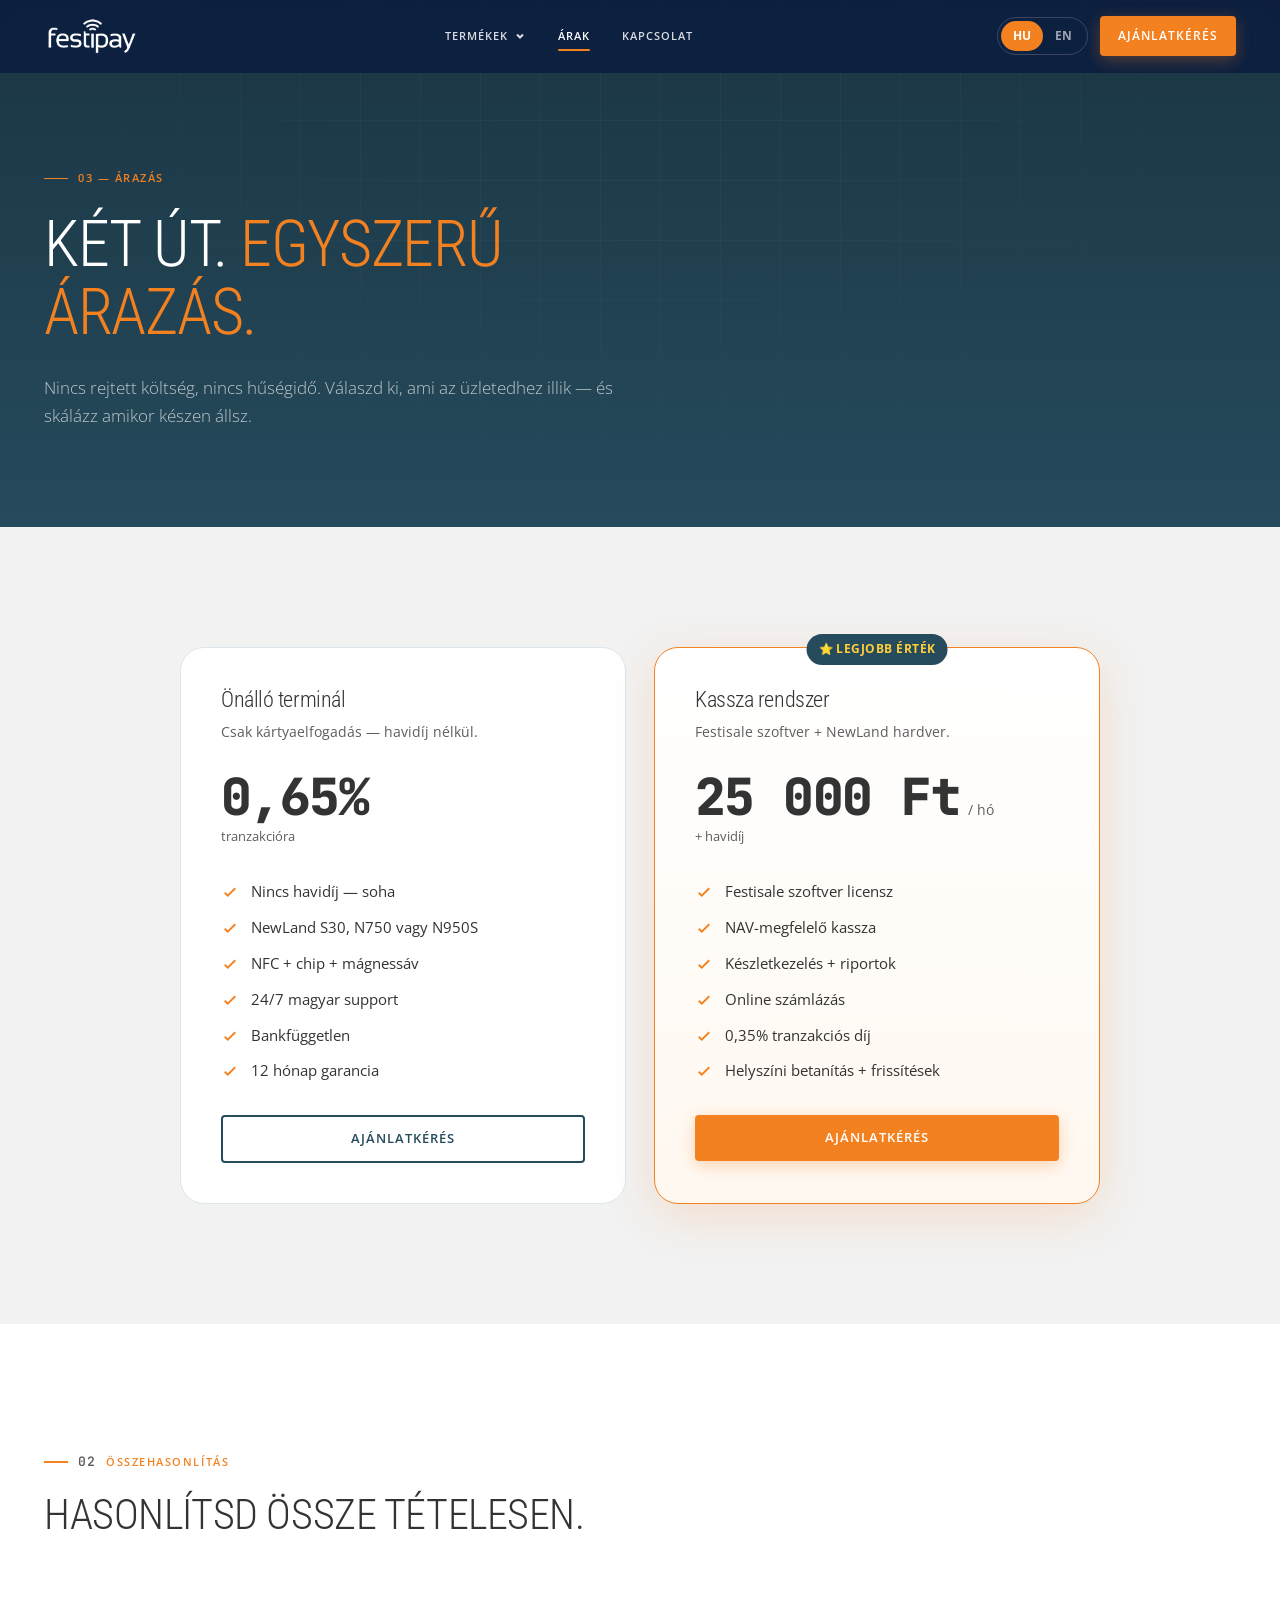
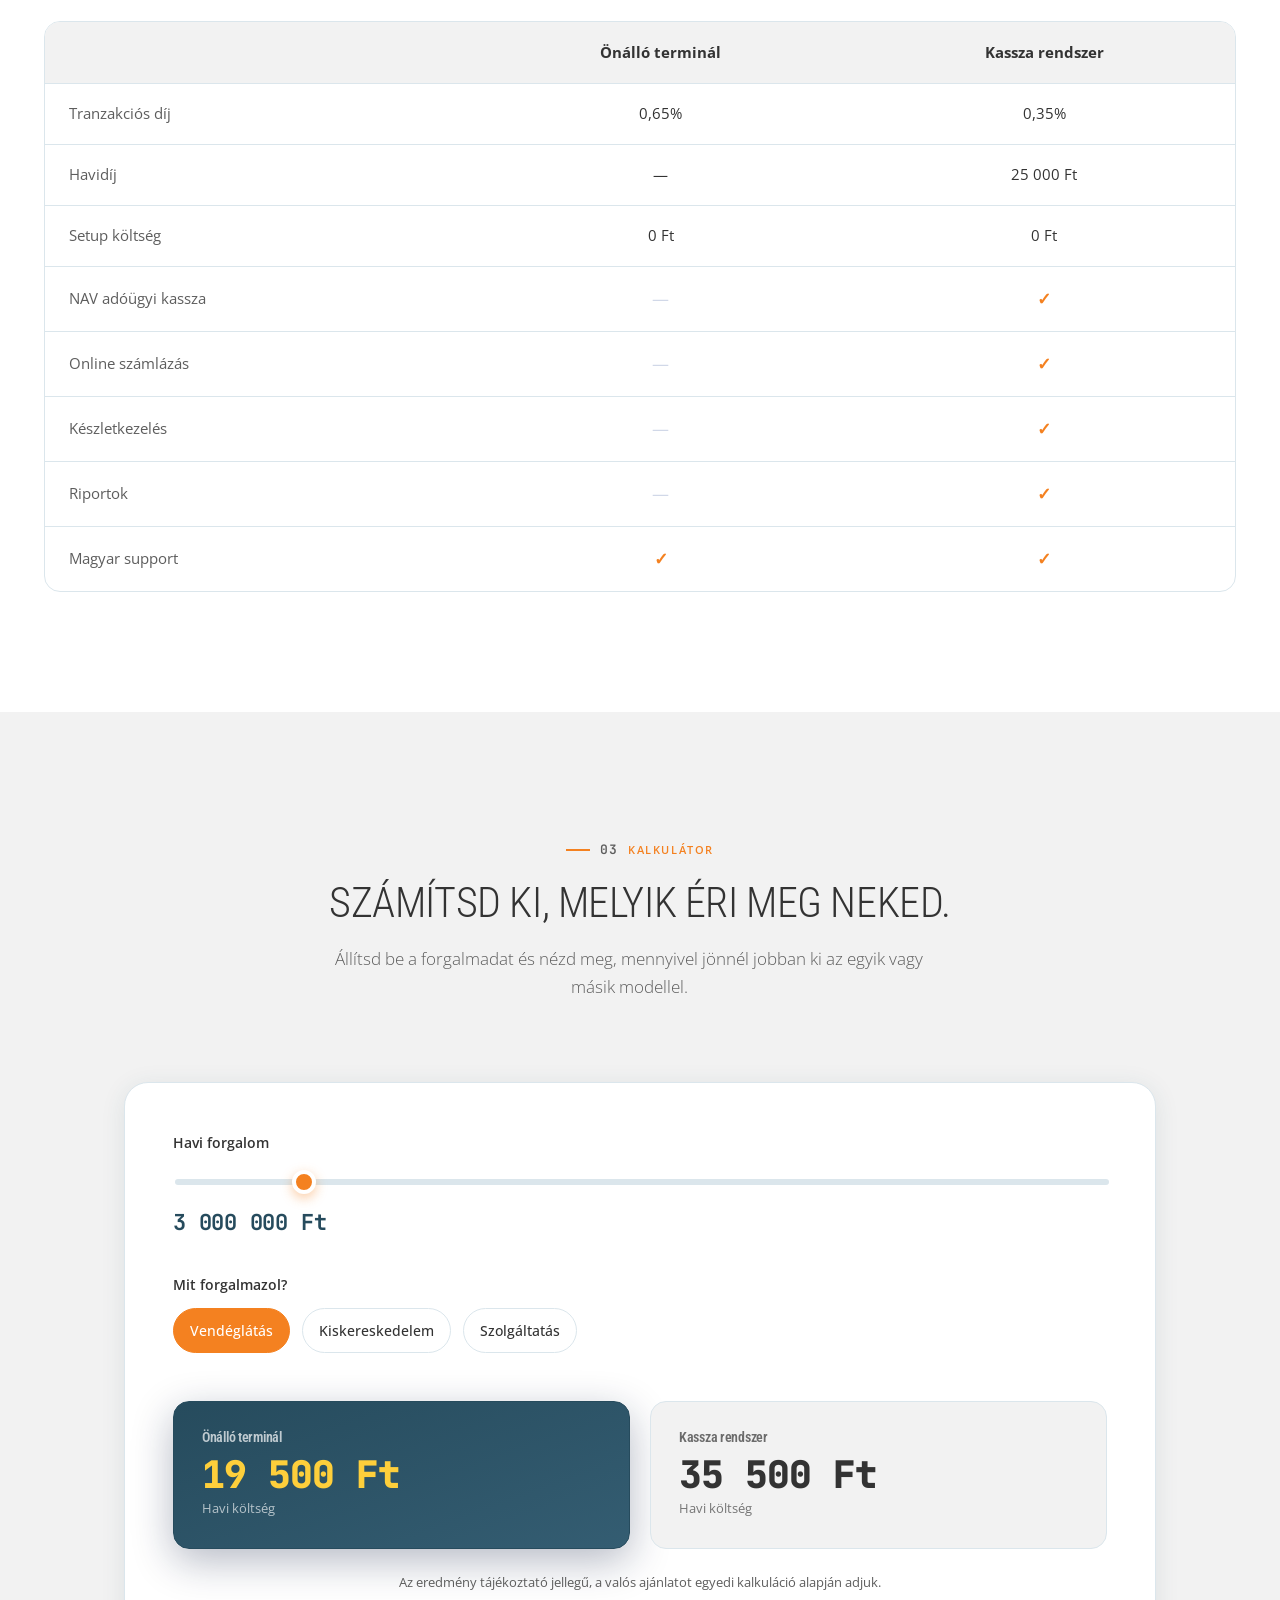
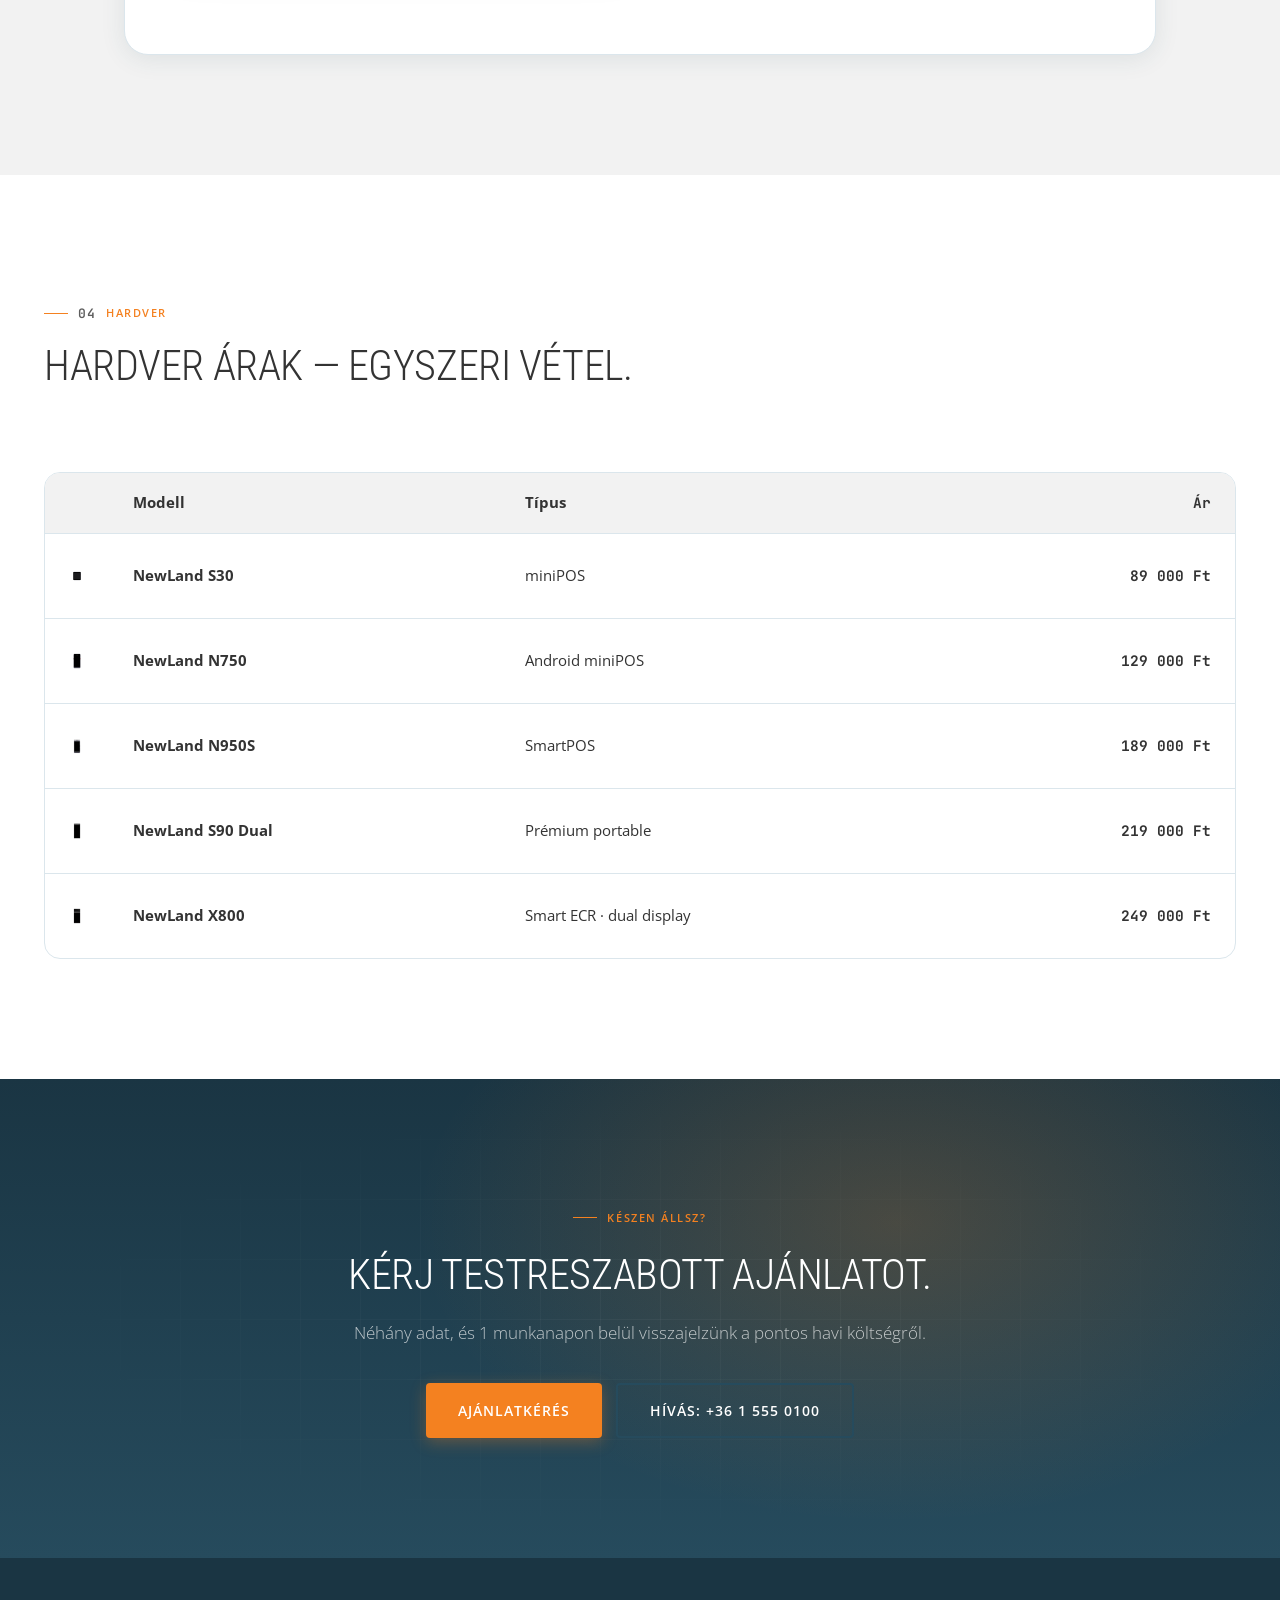
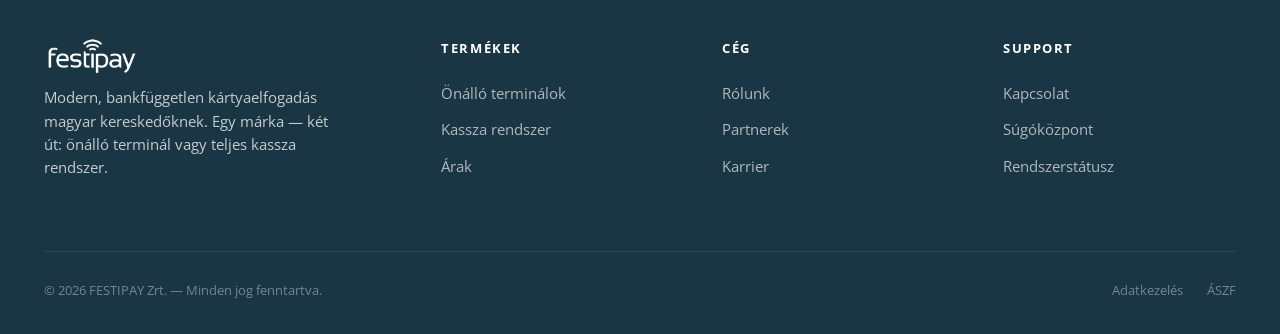
==== commit a58aa89c: "képek" ====
--- a/arak.html
+++ b/arak.html
@@ -206,31 +206,31 @@
           </thead>
           <tbody>
             <tr>
-              <td class="hw-img"><img src="https://newlandwebsite.oss-us-east-1.aliyuncs.com/uploads/images/202511/01a5e8d3c271663bbd4b840c916102c7.png" alt="S30"></td>
+              <td class="hw-img"><img src="images/products/s30/hero.png" alt="S30"></td>
               <td><strong>NewLand S30</strong></td>
               <td>miniPOS</td>
               <td class="hw-price">89 000 Ft</td>
             </tr>
             <tr>
-              <td class="hw-img"><img src="https://newlandwebsite.oss-us-east-1.aliyuncs.com/uploads/images/202505/fa574e89eb28f24b46f828500aea4844.png" alt="N750"></td>
+              <td class="hw-img"><img src="images/products/n750/hero.png" alt="N750"></td>
               <td><strong>NewLand N750</strong></td>
               <td>Android miniPOS</td>
               <td class="hw-price">129 000 Ft</td>
             </tr>
             <tr>
-              <td class="hw-img"><img src="https://newlandwebsite.oss-us-east-1.aliyuncs.com/uploads/images/202505/899a10c907e48c1782456b548c11c188.png" alt="N950S"></td>
+              <td class="hw-img"><img src="images/products/n950s/hero.png" alt="N950S"></td>
               <td><strong>NewLand N950S</strong></td>
               <td>SmartPOS</td>
               <td class="hw-price">189 000 Ft</td>
             </tr>
             <tr>
-              <td class="hw-img"><img src="https://newlandwebsite.oss-us-east-1.aliyuncs.com/uploads/images/202511/f860396529bdf40c9ce5fc5e056dd986.png" alt="S90"></td>
+              <td class="hw-img"><img src="images/products/s90/hero.png" alt="S90"></td>
               <td><strong>NewLand S90 Dual</strong></td>
               <td>Prémium portable</td>
               <td class="hw-price">219 000 Ft</td>
             </tr>
             <tr>
-              <td class="hw-img"><img src="https://newlandwebsite.oss-us-east-1.aliyuncs.com/uploads/images/202505/e03260bdd63a6452f6b327e0a498686c.png" alt="X800"></td>
+              <td class="hw-img"><img src="images/products/x800/hero.png" alt="X800"></td>
               <td><strong>NewLand X800</strong></td>
               <td>Smart ECR · dual display</td>
               <td class="hw-price">249 000 Ft</td>
--- a/style.css
+++ b/style.css
@@ -1549,3 +1549,743 @@
   .hero h1 { font-size: 40px; }
   .product-visual { aspect-ratio: 4/5; }
 }
+
+/* ============================================================
+   ============== NEW COMPONENTS (wireframe v2) ==============
+   Funnel · FAQ · Sticky CTA · Feature Explorer · Quick Order
+   ============================================================ */
+
+/* ── 4-step Funnel / How it works ───────────────────────── */
+.funnel {
+  display: grid;
+  grid-template-columns: repeat(4, 1fr);
+  gap: 0;
+  border-radius: var(--radius);
+  overflow: hidden;
+  margin-bottom: 48px;
+  box-shadow: var(--shadow-sm);
+  background: var(--color-white);
+}
+.funnel-step {
+  position: relative;
+  padding: 22px 28px 22px 44px;
+  font-family: var(--font-sans);
+  font-size: 13.5px;
+  font-weight: 700;
+  letter-spacing: .04em;
+  text-transform: uppercase;
+  color: var(--color-white);
+  display: flex;
+  align-items: center;
+  gap: 12px;
+}
+.funnel-step::after {
+  content: '';
+  position: absolute;
+  right: -18px;
+  top: 0;
+  width: 36px;
+  height: 100%;
+  background: inherit;
+  clip-path: polygon(0 0, 50% 50%, 0 100%);
+  z-index: 2;
+}
+.funnel-step:last-child::after { display: none; }
+.funnel-step .fs-num {
+  font-family: var(--font-mono);
+  font-size: 11px;
+  font-weight: 700;
+  opacity: .65;
+  flex-shrink: 0;
+}
+.funnel-step.fs-1 { background: var(--color-navy-deep); }
+.funnel-step.fs-2 { background: var(--color-navy); }
+.funnel-step.fs-3 { background: var(--color-navy-mid); }
+.funnel-step.fs-4 { background: var(--color-orange); color: var(--color-white); }
+.funnel-step.fs-4 .fs-num { opacity: .8; }
+
+.how-cards {
+  display: grid;
+  grid-template-columns: repeat(3, 1fr);
+  gap: 24px;
+}
+.how-card {
+  position: relative;
+  padding: 32px 28px;
+  background: var(--color-white);
+  border: 1px solid var(--color-border);
+  border-radius: var(--radius);
+  transition: transform .3s var(--ease), box-shadow .3s var(--ease), border-color .3s var(--ease);
+  overflow: hidden;
+}
+.how-card:hover {
+  transform: translateY(-6px);
+  border-color: rgba(244,129,32,.4);
+  box-shadow: var(--shadow-md);
+}
+.how-card::before {
+  content: '';
+  position: absolute;
+  top: 0; left: 0;
+  width: 100%;
+  height: 3px;
+  background: linear-gradient(90deg, var(--color-navy), var(--color-orange));
+  transform: scaleX(0);
+  transform-origin: left;
+  transition: transform .35s var(--ease);
+}
+.how-card:hover::before { transform: scaleX(1); }
+
+.how-card-num {
+  font-family: var(--font-mono);
+  font-size: 12px;
+  font-weight: 600;
+  color: var(--color-gray-soft);
+  letter-spacing: .14em;
+  margin-bottom: 16px;
+}
+.how-card-icon {
+  width: 56px; height: 56px;
+  border-radius: 14px;
+  background: linear-gradient(135deg, var(--color-navy), var(--color-navy-mid));
+  display: grid; place-items: center;
+  margin-bottom: 20px;
+  color: var(--color-orange-light);
+  font-size: 24px;
+  box-shadow: 0 8px 22px rgba(38,75,93,.18);
+}
+.how-card:last-child .how-card-icon { background: linear-gradient(135deg, var(--color-orange), var(--color-orange-dark)); color: var(--color-white); }
+.how-card h4 { margin-bottom: 10px; font-size: 19px; }
+.how-card p { font-size: 14.5px; color: var(--color-gray); line-height: 1.6; margin: 0; }
+
+/* ── FAQ accordion ──────────────────────────────────────── */
+.faq-wrap {
+  max-width: 820px;
+  margin: 0 auto;
+  display: flex;
+  flex-direction: column;
+  gap: 12px;
+}
+.faq-item {
+  background: var(--color-white);
+  border: 1px solid var(--color-border);
+  border-radius: 12px;
+  overflow: hidden;
+  transition: border-color .25s var(--ease), box-shadow .25s var(--ease);
+}
+.faq-item:hover { border-color: rgba(244,129,32,.35); }
+.faq-item.open {
+  border-color: var(--color-orange);
+  box-shadow: 0 8px 28px rgba(244,129,32,.12);
+}
+.bg-navy .faq-item, .bg-navy-deep .faq-item {
+  background: rgba(255,255,255,.04);
+  border-color: var(--color-border-dark);
+}
+.bg-navy .faq-item:hover, .bg-navy-deep .faq-item:hover { border-color: rgba(244,129,32,.45); }
+
+.faq-q {
+  display: flex;
+  align-items: center;
+  justify-content: space-between;
+  gap: 20px;
+  padding: 20px 26px;
+  font-family: var(--font-display);
+  font-size: 16px;
+  font-weight: 400;
+  text-transform: uppercase;
+  letter-spacing: .03em;
+  color: var(--color-navy);
+  cursor: pointer;
+  user-select: none;
+  transition: color .2s var(--ease);
+}
+.bg-navy .faq-q, .bg-navy-deep .faq-q { color: var(--color-white); }
+.faq-q:hover { color: var(--color-orange); }
+
+.faq-arrow {
+  flex-shrink: 0;
+  width: 30px; height: 30px;
+  border-radius: 50%;
+  background: var(--color-light-bg);
+  display: grid; place-items: center;
+  color: var(--color-orange);
+  font-size: 18px;
+  font-weight: 300;
+  transition: transform .3s var(--ease), background .2s var(--ease);
+}
+.bg-navy .faq-arrow, .bg-navy-deep .faq-arrow { background: rgba(255,255,255,.08); }
+.faq-item.open .faq-arrow {
+  transform: rotate(45deg);
+  background: var(--color-orange);
+  color: var(--color-white);
+}
+
+.faq-a {
+  max-height: 0;
+  overflow: hidden;
+  padding: 0 26px;
+  transition: max-height .35s var(--ease), padding .35s var(--ease);
+}
+.faq-item.open .faq-a {
+  max-height: 320px;
+  padding: 0 26px 24px;
+}
+.faq-a p {
+  font-size: 14.5px;
+  color: var(--color-gray);
+  line-height: 1.7;
+  margin: 0;
+}
+.bg-navy .faq-a p, .bg-navy-deep .faq-a p { color: rgba(255,255,255,.7); }
+
+/* ── Sticky bottom CTA bar ──────────────────────────────── */
+.sticky-cta {
+  position: fixed;
+  left: 0; right: 0; bottom: 0;
+  z-index: 90;
+  background: linear-gradient(90deg, var(--color-navy-deep), var(--color-navy));
+  border-top: 2px solid var(--color-orange);
+  padding: 14px 24px;
+  display: flex;
+  align-items: center;
+  justify-content: center;
+  gap: 24px;
+  transform: translateY(120%);
+  transition: transform .45s var(--ease);
+  box-shadow: 0 -8px 32px rgba(0,0,0,.25);
+}
+.sticky-cta.visible { transform: translateY(0); }
+.sticky-cta-inner {
+  width: 100%;
+  max-width: var(--container);
+  display: flex;
+  align-items: center;
+  justify-content: space-between;
+  gap: 18px;
+  flex-wrap: wrap;
+}
+.sticky-cta-text {
+  display: flex;
+  flex-direction: column;
+  gap: 2px;
+  color: var(--color-white);
+}
+.sticky-cta-text strong {
+  font-family: var(--font-display);
+  font-size: 16px;
+  font-weight: 400;
+  text-transform: uppercase;
+  letter-spacing: .04em;
+  color: var(--color-orange-light);
+}
+.sticky-cta-text span {
+  font-size: 13px;
+  color: rgba(255,255,255,.65);
+}
+.sticky-cta-actions {
+  display: flex;
+  align-items: center;
+  gap: 12px;
+}
+.sticky-cta-phone {
+  display: inline-flex;
+  align-items: center;
+  gap: 8px;
+  font-size: 13px;
+  font-weight: 600;
+  color: rgba(255,255,255,.78);
+  letter-spacing: .03em;
+}
+.sticky-cta-phone:hover { color: var(--color-orange-light); }
+.sticky-cta-close {
+  width: 32px; height: 32px;
+  border-radius: 50%;
+  background: rgba(255,255,255,.08);
+  color: rgba(255,255,255,.6);
+  display: grid; place-items: center;
+  font-size: 18px;
+  transition: background .2s var(--ease), color .2s var(--ease);
+}
+.sticky-cta-close:hover { background: rgba(255,255,255,.18); color: var(--color-white); }
+
+/* ── Interactive Feature Explorer (Kassza) ──────────────── */
+.explorer-head {
+  display: grid;
+  grid-template-columns: 1fr 320px;
+  gap: 40px;
+  align-items: end;
+  margin-bottom: 32px;
+}
+.package-card {
+  background: linear-gradient(160deg, var(--color-navy), var(--color-navy-deep));
+  color: var(--color-white);
+  border-radius: var(--radius-lg);
+  padding: 28px 32px;
+  text-align: center;
+  position: relative;
+  overflow: hidden;
+  box-shadow: var(--shadow-md);
+}
+.package-card::after {
+  content: '';
+  position: absolute;
+  inset: 0;
+  background: radial-gradient(circle at 80% 20%, rgba(244,129,32,.18), transparent 60%);
+  pointer-events: none;
+}
+.package-card > * { position: relative; z-index: 1; }
+.pkg-label {
+  font-size: 11px;
+  font-weight: 700;
+  letter-spacing: .16em;
+  text-transform: uppercase;
+  color: rgba(255,255,255,.6);
+  margin-bottom: 10px;
+}
+.pkg-price {
+  font-family: var(--font-mono);
+  font-size: 38px;
+  font-weight: 800;
+  color: var(--color-orange);
+  letter-spacing: -.025em;
+  line-height: 1;
+}
+.pkg-unit { font-size: 13px; color: rgba(255,255,255,.55); margin-top: 4px; }
+.pkg-note {
+  font-size: 11.5px;
+  color: rgba(255,255,255,.5);
+  margin-top: 16px;
+  padding-top: 14px;
+  border-top: 1px solid rgba(255,255,255,.12);
+  line-height: 1.55;
+}
+
+.counter-row {
+  background: var(--color-white);
+  border: 1px solid var(--color-border);
+  border-radius: var(--radius);
+  padding: 18px 24px;
+  display: flex;
+  align-items: center;
+  gap: 24px;
+  margin-bottom: 32px;
+  box-shadow: var(--shadow-sm);
+  flex-wrap: wrap;
+}
+.counter-cell { display: flex; align-items: center; gap: 12px; }
+.counter-icon {
+  width: 40px; height: 40px;
+  border-radius: 10px;
+  display: grid; place-items: center;
+  font-weight: 800;
+  font-size: 18px;
+  flex-shrink: 0;
+}
+.counter-icon.inc { background: rgba(38,75,93,.1); color: var(--color-navy); }
+.counter-icon.add { background: rgba(244,129,32,.12); color: var(--color-orange); }
+.counter-num {
+  font-family: var(--font-mono);
+  font-size: 26px;
+  font-weight: 800;
+  letter-spacing: -.02em;
+  line-height: 1;
+}
+.counter-num.inc { color: var(--color-navy); }
+.counter-num.add { color: var(--color-orange); transition: transform .25s var(--ease); }
+.counter-num.add.bump { transform: scale(1.25); }
+.counter-desc {
+  font-size: 12px;
+  color: var(--color-gray);
+  line-height: 1.4;
+}
+.counter-sep { width: 1px; height: 36px; background: var(--color-border); }
+.counter-hint {
+  flex: 1;
+  font-size: 13px;
+  color: var(--color-gray);
+  line-height: 1.5;
+  min-width: 200px;
+}
+.counter-summary {
+  margin-left: auto;
+  background: linear-gradient(135deg, var(--color-orange), var(--color-orange-dark));
+  color: var(--color-white);
+  border-radius: var(--radius-pill);
+  padding: 10px 18px;
+  font-size: 13px;
+  font-weight: 700;
+  letter-spacing: .04em;
+  text-transform: uppercase;
+  opacity: 0;
+  transform: translateY(6px);
+  transition: opacity .25s var(--ease), transform .25s var(--ease);
+  pointer-events: none;
+}
+.counter-summary.visible { opacity: 1; transform: translateY(0); }
+
+.feat-category { margin-bottom: 32px; }
+.cat-label {
+  display: flex;
+  align-items: center;
+  gap: 14px;
+  font-family: var(--font-sans);
+  font-size: 12px;
+  font-weight: 700;
+  letter-spacing: .16em;
+  text-transform: uppercase;
+  color: var(--color-gray);
+  margin-bottom: 14px;
+}
+.cat-label::after {
+  content: '';
+  flex: 1;
+  height: 1px;
+  background: var(--color-border);
+}
+.feat-grid {
+  display: grid;
+  grid-template-columns: repeat(auto-fill, minmax(220px, 1fr));
+  gap: 10px;
+}
+.feat-card {
+  background: var(--color-white);
+  border: 1.5px solid var(--color-border);
+  border-radius: 12px;
+  padding: 14px 16px;
+  display: flex;
+  align-items: center;
+  gap: 12px;
+  transition: border-color .2s var(--ease), background .2s var(--ease), transform .15s var(--ease);
+}
+.feat-card.included {
+  background: rgba(38,75,93,.03);
+  border-color: rgba(38,75,93,.18);
+}
+.feat-card.addon { cursor: pointer; }
+.feat-card.addon:hover {
+  border-color: rgba(244,129,32,.45);
+  background: rgba(244,129,32,.03);
+  transform: translateY(-2px);
+}
+.feat-card.addon.active {
+  border-color: var(--color-orange);
+  background: rgba(244,129,32,.06);
+  box-shadow: 0 6px 18px rgba(244,129,32,.18);
+}
+.feat-icon {
+  width: 32px; height: 32px;
+  border-radius: 9px;
+  display: grid; place-items: center;
+  flex-shrink: 0;
+  font-size: 15px;
+  transition: background .2s var(--ease), color .2s var(--ease);
+}
+.feat-icon.inc { background: var(--color-navy); color: var(--color-orange-light); }
+.feat-icon.off { background: var(--color-light-bg); color: var(--color-gray); border: 1px solid var(--color-border); }
+.feat-icon.on { background: var(--color-orange); color: var(--color-white); }
+.feat-text { line-height: 1.25; }
+.feat-name {
+  font-size: 13.5px;
+  font-weight: 600;
+  color: var(--color-text);
+}
+.feat-tag {
+  font-size: 11.5px;
+  color: var(--color-gray);
+  margin-top: 2px;
+  line-height: 1.35;
+}
+.feat-badge {
+  display: inline-block;
+  font-size: 9px;
+  font-weight: 700;
+  padding: 2px 6px;
+  border-radius: 4px;
+  margin-left: 6px;
+  background: rgba(244,129,32,.12);
+  color: var(--color-orange-dark);
+  vertical-align: middle;
+  text-transform: uppercase;
+  letter-spacing: .08em;
+}
+
+/* ── In-page Quick Order Form + Success overlay ─────────── */
+.quick-order {
+  display: grid;
+  grid-template-columns: 1fr 1fr;
+  gap: 56px;
+  align-items: start;
+}
+.quick-order-info h2 { color: var(--color-white); margin-bottom: 16px; }
+.quick-order-info .lead { color: rgba(255,255,255,.7); margin-bottom: 28px; }
+.qo-promise-list { display: flex; flex-direction: column; gap: 12px; }
+.qo-promise-list li {
+  display: flex;
+  align-items: center;
+  gap: 14px;
+  font-size: 14.5px;
+  color: rgba(255,255,255,.82);
+}
+.qo-promise-list .qo-ico {
+  width: 36px; height: 36px;
+  border-radius: 10px;
+  background: rgba(255,255,255,.08);
+  display: grid; place-items: center;
+  flex-shrink: 0;
+  font-size: 16px;
+}
+.quick-form {
+  background: var(--color-white);
+  border-radius: var(--radius-lg);
+  padding: 36px;
+  box-shadow: var(--shadow-lg);
+}
+.quick-form-title {
+  font-family: var(--font-display);
+  font-size: 16px;
+  font-weight: 400;
+  text-transform: uppercase;
+  letter-spacing: .04em;
+  color: var(--color-navy);
+  margin-bottom: 22px;
+}
+.qf-row { display: grid; grid-template-columns: 1fr 1fr; gap: 14px; margin-bottom: 14px; }
+.qf-field { margin-bottom: 14px; }
+.qf-field label {
+  display: block;
+  font-size: 11px;
+  font-weight: 700;
+  letter-spacing: .12em;
+  text-transform: uppercase;
+  color: var(--color-gray);
+  margin-bottom: 6px;
+}
+.qf-field input, .qf-field select, .qf-field textarea {
+  width: 100%;
+  padding: 12px 14px;
+  border: 1.5px solid var(--color-border);
+  border-radius: 8px;
+  font-size: 14.5px;
+  font-family: var(--font-sans);
+  background: var(--color-white);
+  transition: border-color .2s var(--ease), box-shadow .2s var(--ease);
+}
+.qf-field input:focus, .qf-field select:focus, .qf-field textarea:focus {
+  outline: none;
+  border-color: var(--color-orange);
+  box-shadow: 0 0 0 3px rgba(244,129,32,.16);
+}
+.qf-pick {
+  display: grid;
+  grid-template-columns: repeat(2, 1fr);
+  gap: 8px;
+  margin-bottom: 14px;
+}
+.qf-pick-opt {
+  border: 1.5px solid var(--color-border);
+  border-radius: 8px;
+  padding: 11px 14px;
+  font-size: 13px;
+  font-weight: 600;
+  color: var(--color-gray);
+  cursor: pointer;
+  text-align: center;
+  user-select: none;
+  transition: all .15s var(--ease);
+}
+.qf-pick-opt:hover { border-color: var(--color-orange); color: var(--color-orange); }
+.qf-pick-opt.sel {
+  border-color: var(--color-orange);
+  background: rgba(244,129,32,.06);
+  color: var(--color-orange);
+}
+.qf-consent {
+  display: flex;
+  align-items: flex-start;
+  gap: 10px;
+  margin: 6px 0 14px;
+  font-size: 12px;
+  color: var(--color-gray);
+  line-height: 1.5;
+}
+.qf-consent input { margin-top: 3px; flex-shrink: 0; }
+.qf-consent a { color: var(--color-orange-dark); text-decoration: underline; }
+.qf-submit {
+  width: 100%;
+  background: var(--color-orange);
+  color: var(--color-white);
+  border: none;
+  border-radius: 8px;
+  padding: 14px;
+  font-size: 13px;
+  font-weight: 700;
+  letter-spacing: 1px;
+  text-transform: uppercase;
+  cursor: pointer;
+  font-family: var(--font-sans);
+  transition: background .2s var(--ease), transform .15s var(--ease), box-shadow .2s var(--ease);
+}
+.qf-submit:hover {
+  background: var(--color-orange-dark);
+  transform: translateY(-2px);
+  box-shadow: 0 8px 22px rgba(244,129,32,.32);
+}
+.qf-foot {
+  font-size: 11px;
+  color: var(--color-gray);
+  text-align: center;
+  margin-top: 12px;
+  display: flex;
+  align-items: center;
+  justify-content: center;
+  gap: 6px;
+}
+
+/* Success overlay ----- */
+.success-overlay {
+  position: fixed;
+  inset: 0;
+  z-index: 200;
+  background: rgba(26,53,69,.92);
+  backdrop-filter: blur(8px);
+  display: none;
+  align-items: center;
+  justify-content: center;
+  padding: 20px;
+}
+.success-overlay.show { display: flex; animation: overlayFade .35s var(--ease); }
+.success-card {
+  background: var(--color-white);
+  border-radius: 24px;
+  padding: 48px 40px;
+  text-align: center;
+  max-width: 440px;
+  width: 100%;
+  box-shadow: 0 30px 80px rgba(0,0,0,.4);
+  animation: popIn .4s var(--ease-out);
+}
+.success-icon {
+  width: 84px; height: 84px;
+  border-radius: 50%;
+  margin: 0 auto 22px;
+  background: linear-gradient(135deg, var(--color-orange), var(--color-orange-dark));
+  color: var(--color-white);
+  display: grid; place-items: center;
+  font-size: 38px;
+  box-shadow: 0 12px 32px rgba(244,129,32,.4);
+}
+.success-card h2 {
+  font-family: var(--font-display);
+  font-size: 26px;
+  font-weight: 400;
+  text-transform: uppercase;
+  letter-spacing: .03em;
+  color: var(--color-navy);
+  margin-bottom: 14px;
+}
+.success-card p {
+  font-size: 14.5px;
+  color: var(--color-gray);
+  line-height: 1.65;
+  margin-bottom: 12px;
+  font-family: var(--font-sans);
+}
+.success-card p strong { color: var(--color-navy); }
+.success-card .success-close {
+  margin-top: 22px;
+  background: var(--color-navy);
+  color: var(--color-white);
+  border-radius: 8px;
+  padding: 13px 28px;
+  font-size: 13px;
+  font-weight: 700;
+  letter-spacing: 1px;
+  text-transform: uppercase;
+  border: none;
+  cursor: pointer;
+  font-family: var(--font-sans);
+  transition: background .2s var(--ease), transform .15s var(--ease);
+}
+.success-card .success-close:hover { background: var(--color-navy-deep); transform: translateY(-2px); }
+
+@keyframes overlayFade {
+  from { opacity: 0; }
+  to { opacity: 1; }
+}
+@keyframes popIn {
+  0% { opacity: 0; transform: scale(.82) translateY(20px); }
+  60% { transform: scale(1.04) translateY(0); }
+  100% { opacity: 1; transform: scale(1) translateY(0); }
+}
+
+/* ── Trust bar (alt stat row) ───────────────────────────── */
+.trust-bar {
+  background: var(--color-white);
+  border-top: 1px solid var(--color-border);
+  border-bottom: 1px solid var(--color-border);
+  padding: 28px 0;
+}
+.trust-grid {
+  display: grid;
+  grid-template-columns: repeat(4, 1fr);
+  gap: 28px;
+}
+.trust-cell {
+  display: flex;
+  align-items: center;
+  gap: 16px;
+  padding: 0 8px;
+  border-right: 1px solid var(--color-border);
+}
+.trust-cell:last-child { border-right: none; }
+.trust-num {
+  font-family: var(--font-mono);
+  font-size: 26px;
+  font-weight: 800;
+  color: var(--color-navy);
+  letter-spacing: -.02em;
+  line-height: 1;
+  flex-shrink: 0;
+}
+.trust-num .accent { color: var(--color-orange); }
+.trust-lbl {
+  font-size: 12.5px;
+  color: var(--color-gray);
+  line-height: 1.5;
+}
+
+/* ── Subtle parallax/tilt for hero terminals ────────────── */
+.hero-stage { perspective: 1200px; }
+.hero-term { transition: transform .9s var(--ease); will-change: transform; }
+.hero-stage:hover .hero-term.t1 { transform: translateY(-14px) rotate(-2deg) scale(1.03); }
+.hero-stage:hover .hero-term.t2 { transform: translateY(-8px) rotate(2deg); }
+.hero-stage:hover .hero-term.t3 { transform: translateY(-6px) rotate(-1deg); }
+
+/* ── Responsive overrides for new components ────────────── */
+@media (max-width: 1024px) {
+  .funnel { grid-template-columns: 1fr 1fr; }
+  .funnel-step:nth-child(2)::after { display: none; }
+  .how-cards { grid-template-columns: 1fr; }
+  .explorer-head { grid-template-columns: 1fr; }
+  .quick-order { grid-template-columns: 1fr; gap: 32px; }
+  .trust-grid { grid-template-columns: 1fr 1fr; }
+  .trust-cell:nth-child(2) { border-right: none; }
+}
+@media (max-width: 768px) {
+  .funnel { grid-template-columns: 1fr; }
+  .funnel-step::after { display: none; }
+  .counter-row { gap: 14px; padding: 14px 18px; }
+  .counter-sep { display: none; }
+  .counter-summary { margin-left: 0; width: 100%; text-align: center; }
+  .qf-row { grid-template-columns: 1fr; }
+  .qf-pick { grid-template-columns: 1fr; }
+  .quick-form { padding: 24px; }
+  .sticky-cta-inner { flex-direction: column; gap: 10px; text-align: center; }
+  .sticky-cta-text { align-items: center; }
+  .trust-grid { grid-template-columns: 1fr; gap: 16px; }
+  .trust-cell { border-right: none; border-bottom: 1px solid var(--color-border); padding-bottom: 16px; }
+  .trust-cell:last-child { border-bottom: none; }
+  .success-card { padding: 36px 24px; }
+  .success-card h2 { font-size: 22px; }
+}
